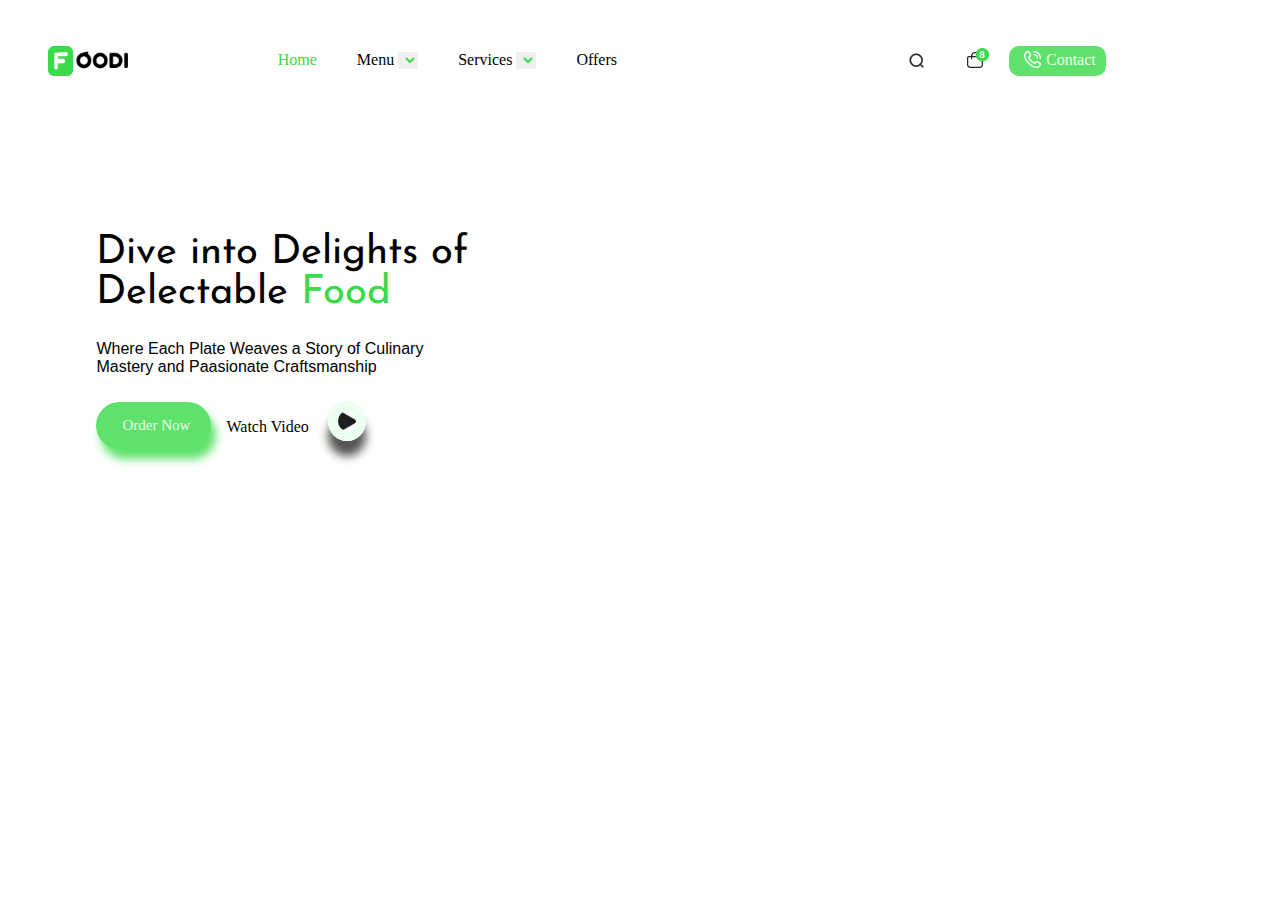
==== public/HTML/index.html @ f98585c6 "updated left home" ====
<!DOCTYPE html>
<html lang="en">
<head>
    <meta charset="UTF-8">
    <meta name="viewport" content="width=device-width, initial-scale=1.0">
    <title>Foodie Restaurant</title>
    <link rel="stylesheet" href="/style/style.css">
    <link rel="shortcut icon" href="../images/favicon_io/favicon.ico" type="image/x-icon" />
    <link rel="preconnect" href="https://fonts.googleapis.com">
    <link rel="preconnect" href="https://fonts.gstatic.com" crossorigin>
    <link href="https://fonts.googleapis.com/css2?family=Josefin+Sans:wght@700&family=Libre+Baskerville&display=swap" rel="stylesheet">
</head>
<body>
    <nav class="navbar">
        <div class="nav">
           
         <ul class="navbarlist">
            <li>
                <img class="foodieicon"  src="../images/Group 20.png" alt="">
            </li>
            <li class="homenav" id="navlist">
              Home
            </li>
            <li class="menunav" id="navlist">
                <label for="">Menu</label>
                <select name="" id="navdownsymbol">
                   
                </select>
            </li>
            <li class="servicesnav" id="navlist">
                <label for="">Services</label>
                <select name="" id="navdownsymbol">
                   
                </select>
            </li>
            <li class="offersnav" id="navlist">
              Offers
            </li>
            <li>
                <img class="searchnavicon" id="rightnavicons" src="../images/🦆 icon _search_.png" alt="search">
            </li>
            <li>
            <img class="shoppingnavicon" id="rightnavicons" src="../images/Group 21.png" alt="">
            </li>
            <li>
                <li>
                    <div class="navcontact">
                    <img  src="../images/fi-rr-phone-call.png" alt=""> <p class="">Contact</p>
                </div>
                </li>
         </ul>
   
        </div>
         
    </nav>

    <main>
        <section id="home">
            <div class="conatiner home">
                 <div class="homeleftcontent">
                   <h1 class="homeheading">Dive into Delights of Delectable <span class="greenfood">Food</span></h1>
                   <p class="homepara">Where Each Plate Weaves a Story of Culinary Mastery and Paasionate Craftsmanship</p>
                   <div class="homeicons">
                    <div class="homeordericon">
                       <p class="homeorderpara"> Order Now </p>
                      </div>
                      <div class="homewatchicon">
                      Watch Video
                      <img src="../images/Polygon 1.png" alt="">
                      </div>
                   </div>
                 
                 </div>
               
                 <div class="homerightcontent">
                   
                 </div>
            </div>
        </section>
    </main>
</body>
</html>
---- style/style.css ----
.foodieicon{
    position: relative;
    height: 30px;
   right: 30px;
}

.nav{
    width: 100%;
    height: 40px;
    position: relative;
    top:30px;
    left: 30px;
}
.navbarlist{
    display: flex;
    flex-direction: row;
    list-style-type: none;
    flex-wrap: wrap;
 

}
.homenav{
    color:#39DB4A;
    margin-left: 100px;
}
#navdownsymbol{
    color: #39DB4A;
    border: none;
}

#navlist{
    padding-left: 20px;
    padding-right: 20px;
    position: relative;
    top: 5px;
}

.searchnavicon{
    height: 20px;
    position: relative;
    top: 5px;
    left: 250px;
    float: left;
}
.shoppingnavicon{
    height: 20px;
    position: relative;
    top: 2px;
    left: 250px;
    float: left;
}
.navcontact{
    background-color: #5FE26C;
    background-size: cover;
    border-radius: 10px;
    padding-left: 10px;
    padding-top: 5px;
    padding-bottom: 5px;
    padding-right: 10px;
    height: 20px;
    position: relative;
    left: 250px;
    float: left;
    top: 0px;
    display: flex;
    flex-direction: row;
    flex-wrap: wrap;
}
#rightnavicons{
    padding-left: 20px;
    padding-right: 20px;
}

.navcontact img{
    height: 17px;
    padding-top: 0px;
    padding-bottom: 0px;
    padding-left: 5px;
    padding-right: 5px;
}

.navcontact p{
    color: #EDFFEF;
    margin: 0px;
}

.greenfood{
    color: #39DB4A;
}

.home{
    display: flex;
    flex-direction: row;
    flex-wrap: wrap;
    justify-content: space-between;
}

.homeleftcontent{
    float: left;
    width: 40%;
    position: relative;
    left: 7%;
    top: 150px;
}
.homeheading{
    font-family: 'Josefin Sans', sans-serif;
    /* font-family: 'Libre Baskerville', serif; */
    font-weight: 400;
    font-size: 40px;
    width: 100%;
}
.homepara{
 font-family: sans-serif;
 width: 70%;
}
.homeordericon{
    background-color: #5FE26C;
    border-radius: 30px;
    background-size: cover;
    width: 115px;
    box-shadow: 5px 10px 10px #5FE26C;
    position: relative;
    top: 10px;
}
.homeorderpara{
    color: #EDFFEF;
    font-size: 15px;
    padding-left: 5px;
    text-align: center;
    
}
.homewatchicon{
    position: relative;
    left: 15px;
}
.homewatchicon img{
    height: 20px;
    position: relative;
    left: 15px;
    top: 9px;
    border: 10px solid #EDFFEF;
    border-radius: 50%;
    box-shadow: 0px 15px 10px #555555 ;
}
.homeicons{
    display: flex;
    flex-direction: row;
    flex-wrap: wrap;
}
.homerightcontent{
    float: right;
    width: 40%;
    right: 7%;
}
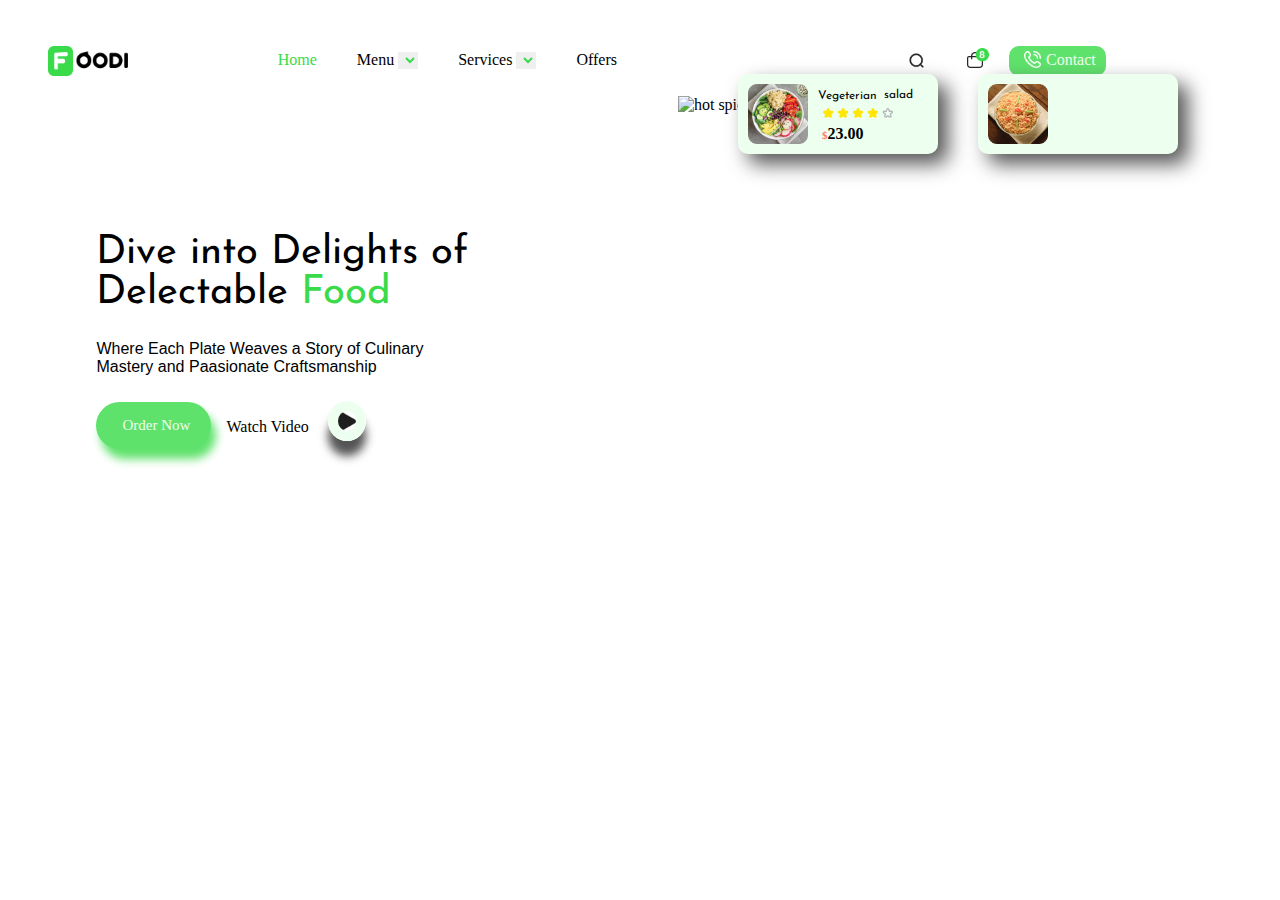
==== commit c7cc5e69: "updated home vegetable" ====
--- a/public/HTML/index.html
+++ b/public/HTML/index.html
@@ -66,14 +66,38 @@
                       </div>
                       <div class="homewatchicon">
                       Watch Video
-                      <img src="../images/Polygon 1.png" alt="">
+                      <img src="../images/Polygon 1.png" alt="watch video icon">
                       </div>
                    </div>
                  
                  </div>
                
                  <div class="homerightcontent">
-                   
+                   <img class="hotspicyfoodimg" src="../images/Group 23.png" alt="hot spicy food">
+                   <div class="hotspicychild">
+                    <div class="hotspicychild1">
+                        <div class="homevegetablediv1">
+                        <div>
+                     <img class="child1img1" src="../images/Mask group (1).png" alt="noodles">
+                     </div>
+                     <div class="vegetablediv1">
+                     <p class="child1para1">Vegeterian</p>
+                     <p class="child1para3">salad</p>
+                     <img class="child1img2" src="../images/Group 24.png" alt="">
+                     </div>
+                     <b class="child1para2"><span>$</span>23.00</b>
+                     </div>
+                    </div>
+                    <div class="hotspicychild2">
+                    <img class="child2img1" src="../images/Mask group.png" alt="vegeterian salad">
+                    <p class="child2para1"></p>
+                    <img class="child2img2" src="" alt="">
+                    <div>
+                    <p class="child2para2"></p>
+                    </div>
+                    
+                    </div>
+                   </div>
                  </div>
             </div>
         </section>
--- a/style/style.css
+++ b/style/style.css
@@ -150,5 +150,100 @@
 .homerightcontent{
     float: right;
     width: 40%;
+    position: relative;
     right: 7%;
+}
+
+.hotspicyfoodimg{
+    height: 500px;
+    width: 500px;
+    position: relative;
+    top: 40px;
+}
+
+.hotspicychild{
+    display: flex;
+    flex-direction: row;
+    flex-wrap: wrap;
+}
+
+.hotspicychild1{
+    background-color:#EDFFEF;
+    border-radius: 10px;
+    box-shadow: 10px 10px 20px #555555;
+    height: 80px;
+    width: 200px;
+    position: relative;
+    left: 60px;
+}
+
+.child1img1{
+    height: 60px;
+    width: 60px;
+    position: relative;
+    top: 10px;
+    left: 10px;
+}
+.child1img2{
+    height: 10px;
+    width: 70px;
+    position: relative;
+    left: 85px;
+    bottom: 94px;
+}
+.homevegetablediv1{
+    display: flex;
+    flex-direction: row;
+    flex-wrap: wrap;
+}
+
+.child1para1{
+    font-family: 'Josefin Sans', sans-serif;
+    font-size: 12px;
+    width: 20%;
+    position: relative;
+    left: 80px;
+    bottom: 60px;
+}
+
+.child1para3{
+    font-family: 'Josefin Sans', sans-serif;
+    font-size: 12px;
+    width: 20%;
+    position: relative;
+    left: 146px;
+    bottom: 85px;
+}
+
+.child1para2{
+    font-family: 'Times New Roman', Times, serif;
+    position: relative;
+    left: 84px;
+    bottom: 91px;
+
+}
+.child1para2 span{
+    color: #FF7979;
+    font-size: 11px;
+}
+.vegetablediv1{
+    width: 100%;
+}
+
+.hotspicychild2{
+    background-color: #EDFFEF;
+    border-radius: 10px;
+    box-shadow: 10px 10px 20px #555555;
+    height: 80px;
+    width: 200px;
+    position: relative;
+    left: 100px;
+}
+
+.child2img1{
+    height: 60px;
+    width: 60px;
+    position: relative;
+    top: 10px;
+    left: 10px;
 }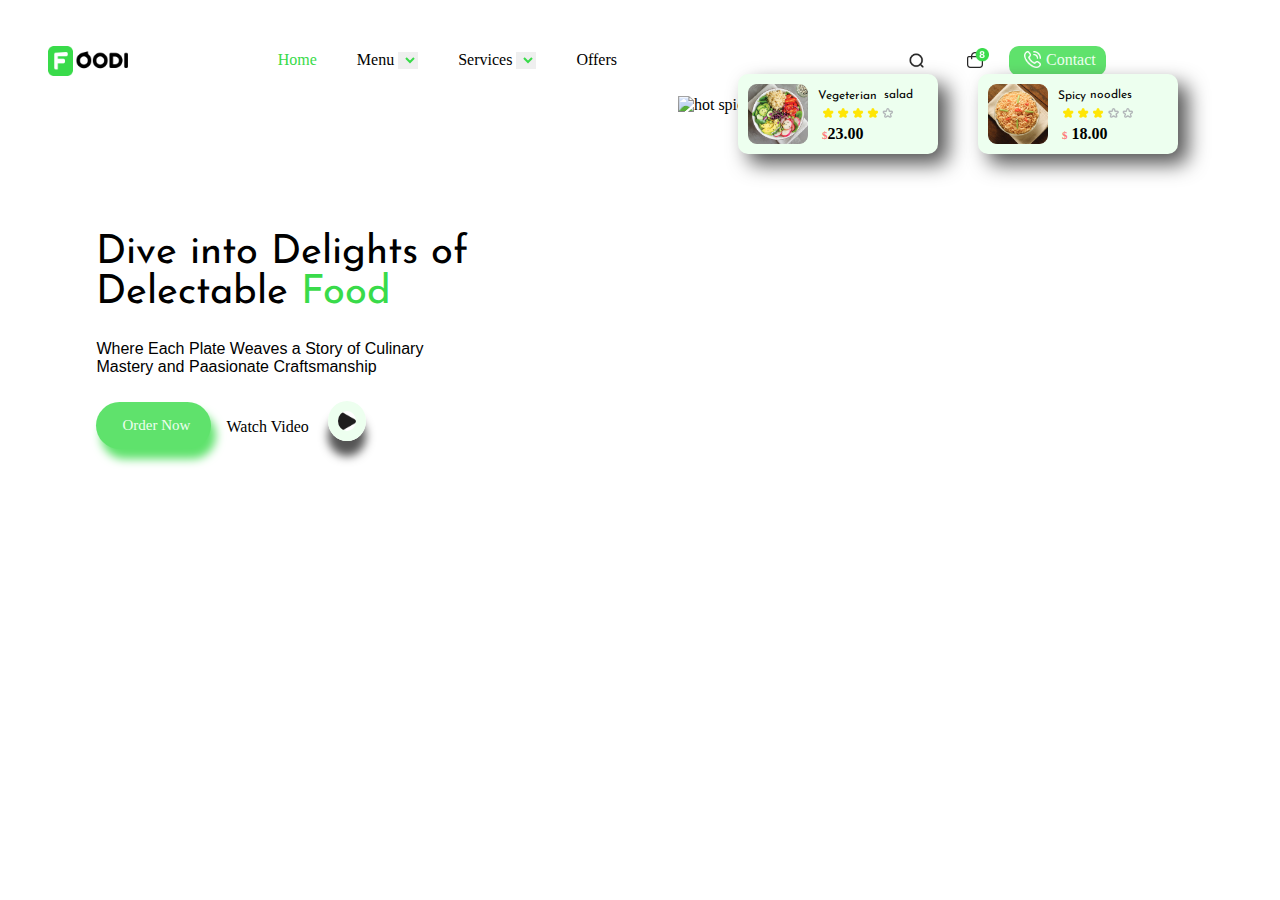
==== commit 974935e8: "done home section" ====
--- a/public/HTML/index.html
+++ b/public/HTML/index.html
@@ -89,11 +89,16 @@
                      </div>
                     </div>
                     <div class="hotspicychild2">
+                        <div>
                     <img class="child2img1" src="../images/Mask group.png" alt="vegeterian salad">
-                    <p class="child2para1"></p>
-                    <img class="child2img2" src="" alt="">
+                    </div>
+                    <div class="noodlesdiv1">
+                    <p class="child2para1">Spicy</p>
+                    <p class="child2para3">noodles</p>
+                    <img class="child2img2" src="../images/Group 6.png" alt="">
                     <div>
-                    <p class="child2para2"></p>
+                    <b class="child2para2"> <span>$</span> 18.00 </b>
+                    </div>
                     </div>
                     
                     </div>
--- a/style/style.css
+++ b/style/style.css
@@ -246,4 +246,43 @@
     position: relative;
     top: 10px;
     left: 10px;
-}+}
+
+.child2img2{
+    height: 10px;
+    width: 70px;
+    position: relative;
+    left: 85px;
+    bottom: 94px;
+}
+
+.child2para1{
+    font-family: 'Josefin Sans', sans-serif;
+    font-size: 12px;
+    width: 20%;
+    position: relative;
+    left: 80px;
+    bottom: 60px;
+}
+
+.child2para3{
+    font-family: 'Josefin Sans', sans-serif;
+    font-size: 12px;
+    width: 20%;
+    position: relative;
+    left: 112px;
+    bottom: 85px;
+}
+
+
+.child2para2{
+    font-family: 'Times New Roman', Times, serif;
+    position: relative;
+    left: 84px;
+    bottom: 91px;
+}
+
+.child2para2 span{
+  color: #FF7979;
+  font-size: 11px;
+}
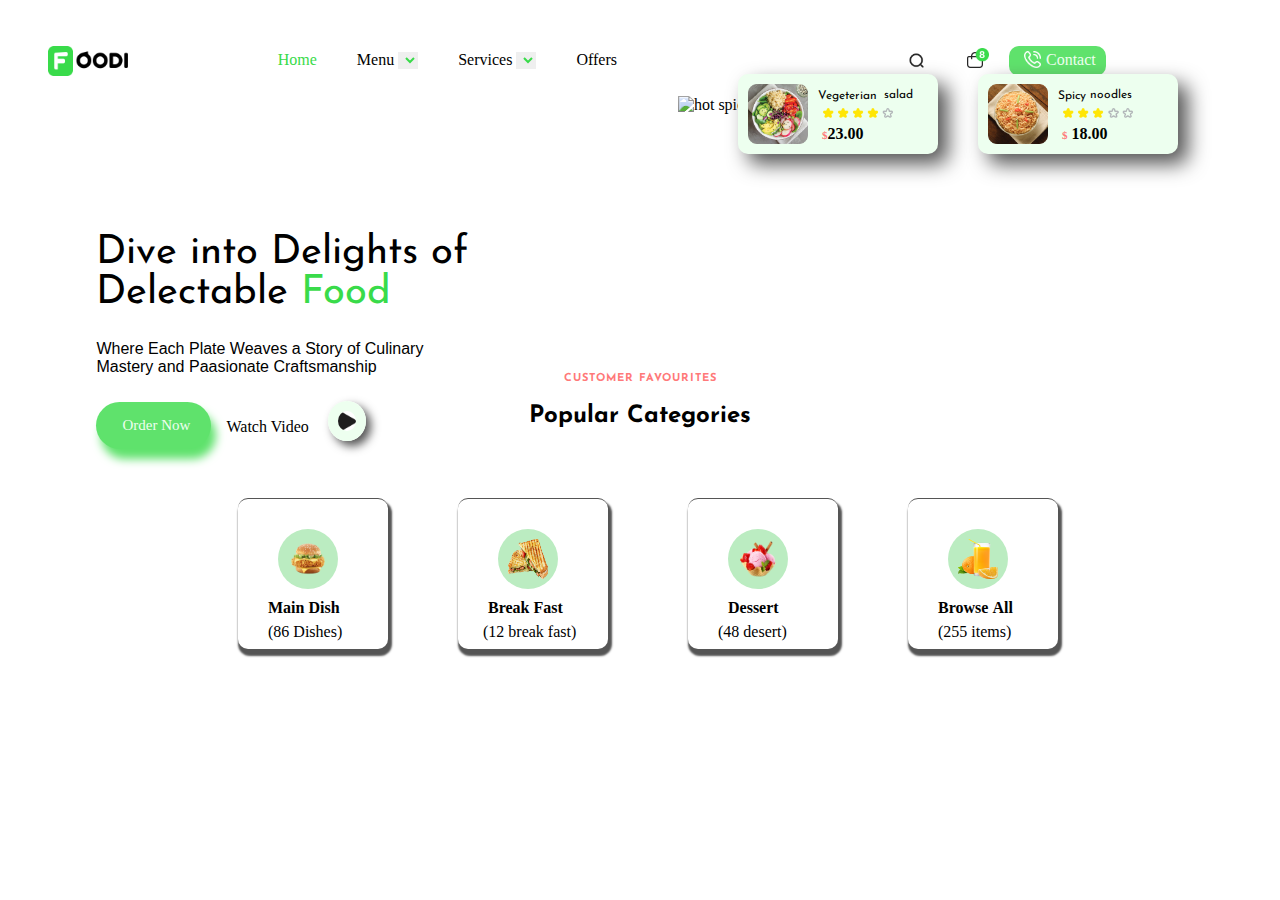
==== commit 51ff8ca0: "updated till menu section" ====
--- a/public/HTML/index.html
+++ b/public/HTML/index.html
@@ -106,6 +106,51 @@
                  </div>
             </div>
         </section>
+
+        <section id="menu">
+       <div class="container menu">
+        <h4 class="menuh4">CUSTOMER FAVOURITES</h4>
+        <h2 class="menuh2">Popular Categories</h2>
+        <div class="menuitems">
+        <div class="burger">
+         <div class="menucircle">
+          
+           <img class="itemimg" src="../images/pngwing 4.png" alt="">
+           
+         </div>
+         <b class="itempara1">Main Dish</b>
+         <p class="itempara3">(86 Dishes)</p>
+        </div>
+        <div class="sandwitch">
+        <div class="menucircle">
+         <img class="itemimg" src="../images/pngwing 6.png" alt="">
+        </div>
+         <b class="itempara1">Break</b>
+         <b class="itempara2">Fast</b>
+         <p class="itempara5">(12 break fast)</p>
+        </div>
+        <div class="icecream">
+        <div  class="menucircle">
+           <img class="itemimg" src="../images/pngwing 3.png" alt="">
+        </div>
+        <b class="itempara4">Dessert</b>
+        <p class="itempara3">(48 desert)</p>
+        </div>
+        <div class="juice">
+         <div class="menucircle">
+          <img  class="itemimg" src="../images/pngwing 7.png" alt="">
+         </div>
+         <b class="itempara1">Browse</b>
+         <b class="itempara2">All</b>
+         <p class="itempara3">(255 items)</p>
+        </div>
+        </div>
+       </div>
+        </section>
+
+        <section id="offers">
+
+        </section>
     </main>
 </body>
 </html>--- a/style/style.css
+++ b/style/style.css
@@ -140,7 +140,7 @@
     top: 9px;
     border: 10px solid #EDFFEF;
     border-radius: 50%;
-    box-shadow: 0px 15px 10px #555555 ;
+    box-shadow: 5px 5px 10px #555555 ;
 }
 .homeicons{
     display: flex;
@@ -286,3 +286,126 @@
   color: #FF7979;
   font-size: 11px;
 }
+
+.menu{
+    padding-top: 70px;
+}
+
+.menuh4{
+    color: #FF7979;
+    font-size: 11px;
+    font-family: 'Josefin Sans', sans-serif;
+    text-align: center;
+    text-decoration: solid;
+    letter-spacing: 1px;
+}
+
+.menuh2{
+    color-scheme: #555555;
+    font-family: 'Josefin Sans', sans-serif;
+    text-align: center;
+    text-decoration: none;
+    padding-bottom: 50px;
+}
+
+.menuitems{
+    display: flex;
+    flex-direction: row;
+    flex-wrap: wrap;
+}
+
+.sandwitch{
+    background-color: hsl(0, 0%, 100%);;
+    box-shadow: 2px 5px 2px 2px #555555;
+    border-radius: 10px;
+    height: 150px;
+    width: 150px;
+    position: relative;
+    right: 50px;
+    left: 300px;
+    border-top: 1px solid #555555;
+}
+
+.burger{
+    background-color: hsl(0, 0%, 100%);;
+    box-shadow: 2px 5px 2px 2px  #555555;
+    border-radius: 10px;
+    height: 150px;
+    width: 150px;
+    position: relative;
+    right: 20px;
+    left: 230px;
+    border-top: 1px solid #555555;
+}
+
+.icecream{
+    background-color: hsl(0, 0%, 100%);
+    box-shadow: 2px 5px 2px 2px #555555;
+    border-radius: 10px;
+    height: 150px;
+    width: 150px;
+    position: relative;
+    right: 20px;
+    left: 380px;
+    border-top: 1px solid #555555;
+}
+
+.juice{
+    background-color: hsl(0, 0%, 100%);
+    box-shadow: 2px 5px 2px 2px #555555;
+    border-radius: 10px;
+    height: 150px;
+    width: 150px;
+    position: relative;
+    right: 20px;
+    left: 450px;
+    border-top: 1px solid #555555;
+}
+
+.menucircle{
+    background-color: hsl(127, 56%, 83%);
+    border-radius: 50%;
+    height: 60px;
+    width: 60px;
+    position: relative;
+    left: 40px;
+    top: 30px;
+}
+
+.itemimg{
+    height: 40px;
+    width: 40px;
+  position: relative;
+  left: 10px;
+  top: 10px;
+}
+
+.itempara1{
+    position: relative;
+  left: 30px;
+  top: 40px;
+}
+
+.itempara2{
+ position: relative;
+ left: 30px;
+ top: 40px;
+}
+
+.itempara3{
+position: relative;
+top: 30px;
+left: 30px;
+}
+
+.itempara4{
+    position: relative;
+    top: 40px;
+    left: 40px;
+}
+
+.itempara5{
+    position: relative;
+    left: 25px;
+    top: 30px;
+}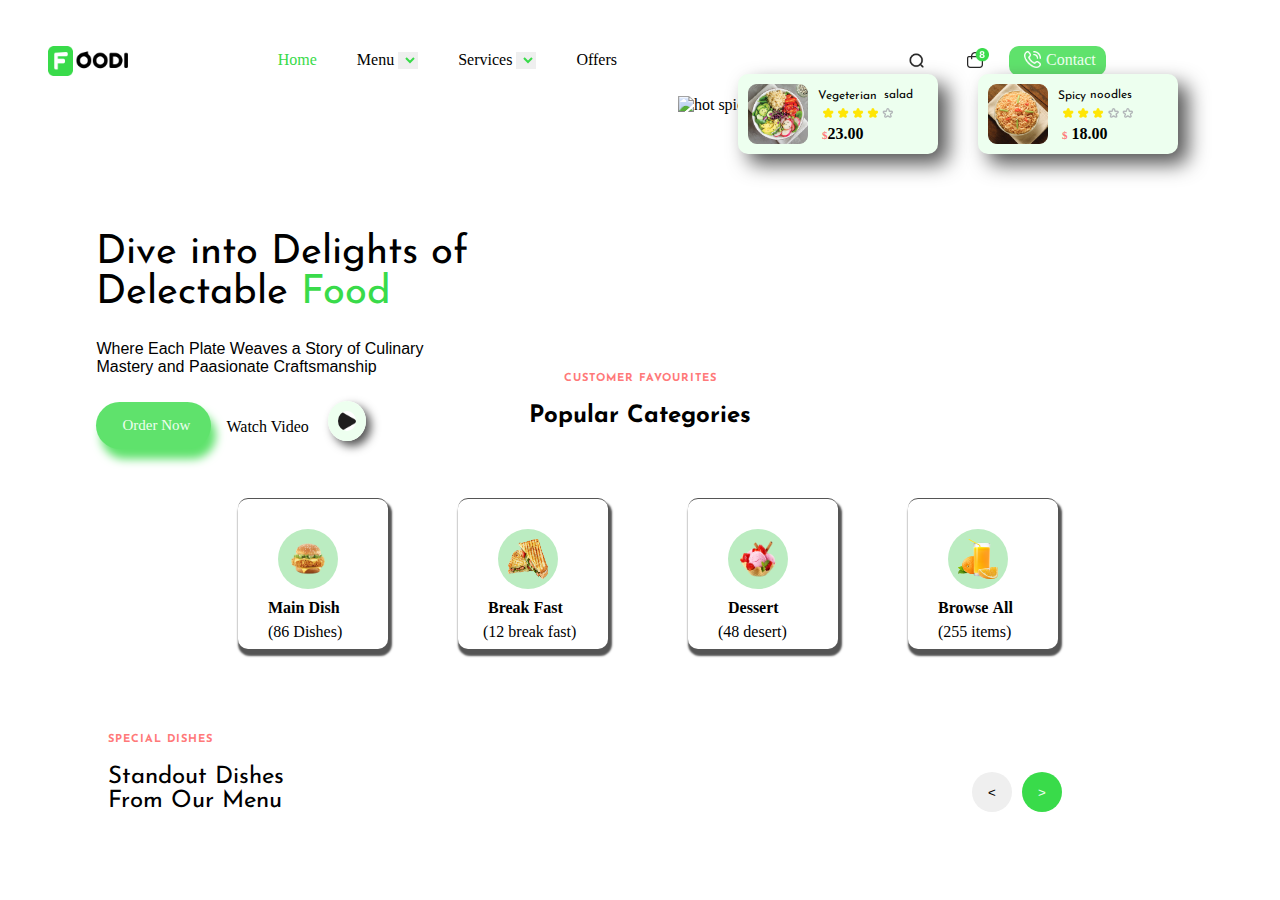
==== commit 82ec0e36: "updated offers heading" ====
--- a/public/HTML/index.html
+++ b/public/HTML/index.html
@@ -149,7 +149,17 @@
         </section>
 
         <section id="offers">
+            <div class="container offers">
+         <h4 class="offersh4">SPECIAL DISHES</h4>
+         <h2 class="offersh2">Standout Dishes From Our Menu</h2>
+          <button class="round-button"><</button>
+          <button class="roundbutton2">></button>
+         <div class="offeritems">
+           <div>
 
+           </div>
+         </div>
+         </div>
         </section>
     </main>
 </body>
--- a/style/style.css
+++ b/style/style.css
@@ -408,4 +408,54 @@
     position: relative;
     left: 25px;
     top: 30px;
+}
+.offers{
+    padding-top: 70px;
+}
+.offersh4{
+    color: #FF7979;
+    font-size: 11px;
+    font-family: 'Josefin Sans', sans-serif;
+    text-decoration: solid;
+    letter-spacing: 1px;
+    position: relative;
+    left: 100px;
+}
+
+.offersh2{
+    font-family: 'Josefin Sans', sans-serif;
+    position: relative;
+    left: 100px;
+    font-weight: 400;
+    width: 200px;
+}
+
+.round-button{
+    width: 40px;
+    height: 40px;
+    border-radius: 50%;
+    position: relative;
+    float: right;
+    right: 260px;
+    bottom: 60px;
+    border: none;
+    text-decoration: none;
+    cursor: pointer;
+    text-align: center;
+}
+
+.roundbutton2{
+    width: 40px;
+    height: 40px;
+    border-radius: 50%;
+    position: relative;
+    float: right;
+    right: 170px;
+    bottom: 60px;
+    border: none;
+    text-decoration: none;
+    cursor: pointer;
+    text-align: center;
+    background-color: #39DB4A;
+    color: #EDFFEF;
 }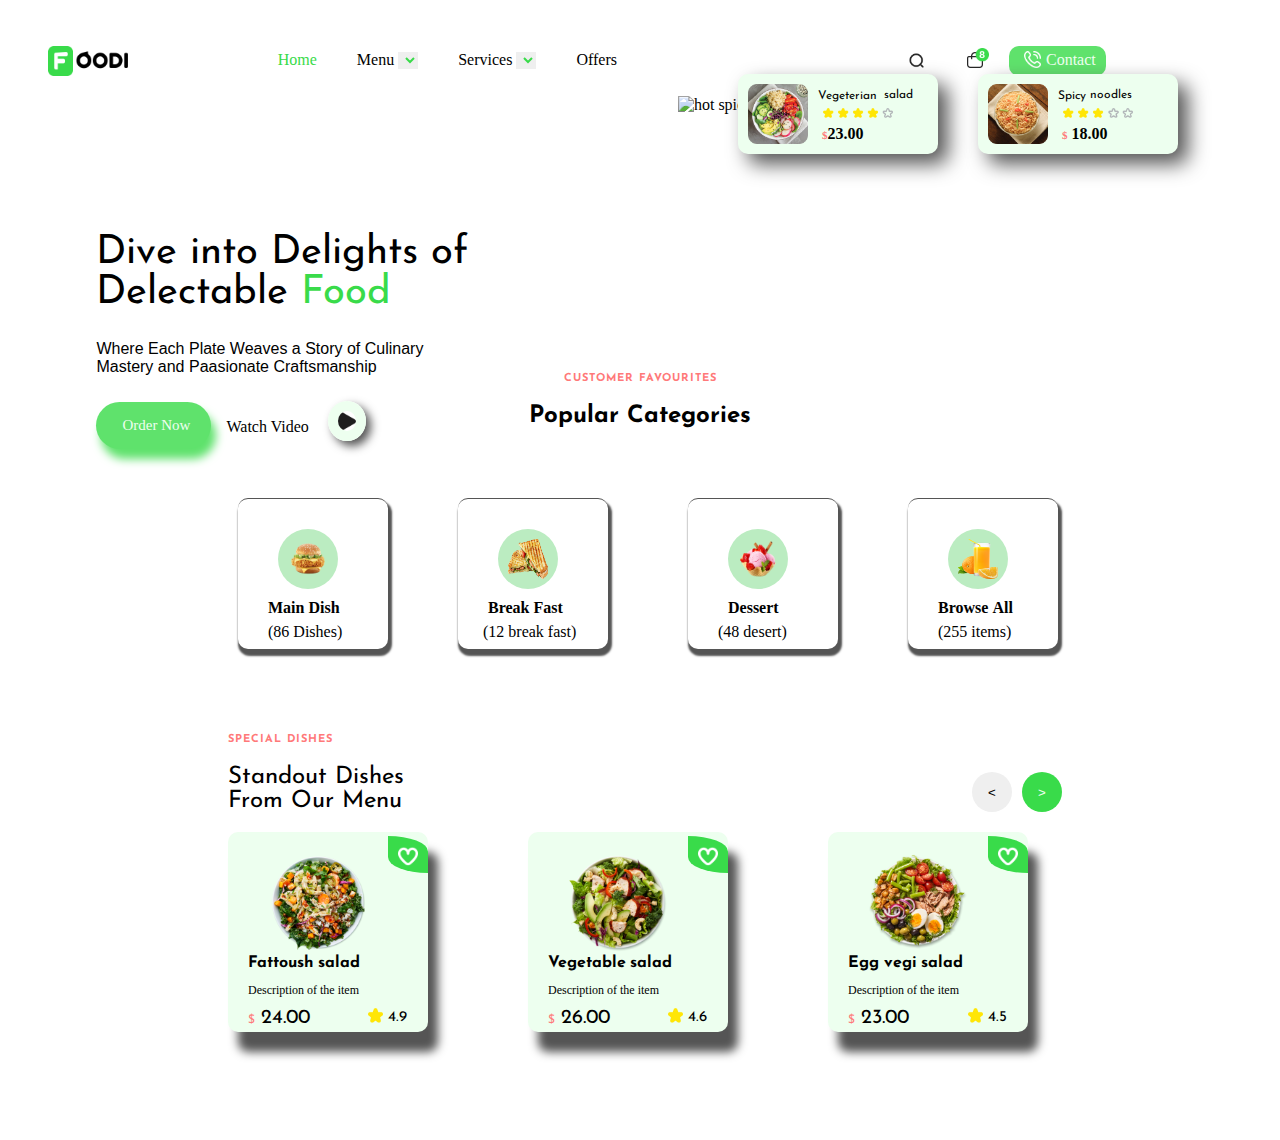
==== commit 21ed856b: "completed till offers section" ====
--- a/public/HTML/index.html
+++ b/public/HTML/index.html
@@ -155,11 +155,60 @@
           <button class="round-button"><</button>
           <button class="roundbutton2">></button>
          <div class="offeritems">
-           <div>
-
-           </div>
-         </div>
-         </div>
+           <div class="offeritem1">
+            <img class="fattoushsalad" src="../images/Fattoush salad.png" alt="">
+            <div class="fattoushsaladdiv1">
+            
+            <img class="fattoushsalad2" src="../images/fi-br-heart.png" alt="">
+            
+            </div>
+            <b class="fattoushpara1">Fattoush</b>
+             <b class="fattoushpara2">salad</b>
+             <p class="fattoushpara3">Description of the item</p>
+             <p class="fattoushpara4"> <span>$</span> 24.00 </p>
+             <img class="fattoushsalad1" src="../images/fi-sr-star.png" alt="">
+             <p class="fattoushrating">4.9</p>
+            </div>
+            <div class="offeritem2">
+              <img class="fattoushsalad" src="../images/Vegetable salad.png" alt="">
+              <div class="fattoushsaladdiv1">
+              
+              <img class="fattoushsalad2" src="../images/fi-br-heart.png" alt="">
+              
+              </div>
+              <b class="fattoushpara1">Vegetable</b>
+               <b class="fattoushpara2">salad</b>
+               <p class="fattoushpara3">Description of the item</p>
+               <p class="fattoushpara4"> <span>$</span> 26.00 </p>
+               <img class="fattoushsalad1" src="../images/fi-sr-star.png" alt="">
+               <p class="fattoushrating">4.6</p>
+              </div>
+              <div class="offeritem3">
+                <img class="fattoushsalad" src="../images/Egg salad.png" alt="">
+                <div class="fattoushsaladdiv1">
+                
+                <img class="fattoushsalad2" src="../images/fi-br-heart.png" alt="">
+                
+                </div>
+                <b class="fattoushpara1">Egg vegi</b>
+                 <b class="fattoushpara2">salad</b>
+                 <p class="fattoushpara3">Description of the item</p>
+                 <p class="fattoushpara4"> <span>$</span> 23.00 </p>
+                 <img class="fattoushsalad1" src="../images/fi-sr-star.png" alt="">
+                 <p class="fattoushrating">4.5</p>
+                </div>
+         </div>
+         </div>
+        </section>
+        <section id="reviews">
+          <div class="conatiner reviews">
+            <div class="leftreviewcontent">
+
+            </div>
+            <div class="rightreviewcontent">
+
+            </div>
+          </div>
         </section>
     </main>
 </body>
--- a/style/style.css
+++ b/style/style.css
@@ -411,6 +411,8 @@
 }
 .offers{
     padding-top: 70px;
+    padding-left: 120px;
+    padding-bottom: 100px;
 }
 .offersh4{
     color: #FF7979;
@@ -458,4 +460,304 @@
     text-align: center;
     background-color: #39DB4A;
     color: #EDFFEF;
+}
+
+.offeritems{
+    display: flex;
+    flex-direction: row;
+    flex-wrap: wrap;
+   align-items: start;
+   justify-content: first baseline;
+}
+
+.offeritem1{
+    background-color: #EDFFEF;
+    border-radius: 10px;
+    box-shadow: #555555 10px 20px 10px;
+    width: 200px;
+    height: 200px;
+    position: relative;
+    left: 100px;
+    right: 50px;
+}
+
+.fattoushsalad{
+    height: 100px;
+    width: 100px;
+    position: relative;
+    left: 40px;
+    top: 20px;
+}
+
+.fattoushsalad2{
+    height: 20px;
+    width: 20px;
+    background-color: #39db4a;
+    background-size: cover;
+    background-repeat: no-repeat;
+  position: relative;
+  left: 10px;
+  top: 10px;
+ 
+}
+
+.fattoushsaladdiv1{
+   background-color: #39DB4A;
+   height: 37px;
+   width: 40px;
+   position: relative;
+   left: 160px;
+   bottom: 100px;
+   border: none;
+   border-radius: 0% 100% 0% 100% / 57% 42% 58% 43% ;
+}
+
+.fattoushpara1{
+    position: relative;
+    bottom: 20px;
+    left: 20px;
+    font-family: 'Josefin Sans', sans-serif;
+}
+
+.fattoushpara2{
+    position: relative;
+    bottom: 20px;
+    left: 20px;
+    font-family: 'Josefin Sans', sans-serif;
+}
+
+.fattoushpara3{
+    position: relative;
+    bottom: 20px;
+    left: 20px;
+    font-family: 'Times New Roman', Times, serif;
+    font-size: 12px;
+}
+
+.fattoushpara4{
+    position: relative;
+    bottom: 30px;
+    left: 20px;
+    font-family: 'Josefin Sans', sans-serif;
+    font-weight: 400;
+    font-size: 20px;
+    
+}
+
+.fattoushpara4 span{
+    color: #FF7979;
+    font-size: 12px;
+}
+
+.fattoushsalad1{
+    height: 15px;
+    width: 15px;
+    position: relative;
+    left: 140px;
+    bottom: 70px;
+}
+
+.fattoushrating{
+    height: 15px;
+    width: 15px;
+    position: relative;
+    left: 160px;
+    bottom: 102px;
+    font-family: 'Josefin Sans', sans-serif;
+    font-size: 15px;
+}
+
+.offeritem2{
+    background-color: #EDFFEF;
+    border-radius: 10px;
+    box-shadow: #555555 10px 20px 10px;
+    width: 200px;
+    height: 200px;
+    position: relative;
+    left: 200px;
+    right: 50px;
+}
+
+.fattoushsalad{
+    height: 100px;
+    width: 100px;
+    position: relative;
+    left: 40px;
+    top: 20px;
+}
+
+.fattoushsalad2{
+    height: 20px;
+    width: 20px;
+    background-color: #39db4a;
+    background-size: cover;
+    background-repeat: no-repeat;
+  position: relative;
+  left: 10px;
+  top: 10px;
+ 
+}
+
+.fattoushsaladdiv1{
+   background-color: #39DB4A;
+   height: 37px;
+   width: 40px;
+   position: relative;
+   left: 160px;
+   bottom: 100px;
+   border: none;
+   border-radius: 0% 100% 0% 100% / 57% 42% 58% 43% ;
+}
+
+.fattoushpara1{
+    position: relative;
+    bottom: 20px;
+    left: 20px;
+    font-family: 'Josefin Sans', sans-serif;
+}
+
+.fattoushpara2{
+    position: relative;
+    bottom: 20px;
+    left: 20px;
+    font-family: 'Josefin Sans', sans-serif;
+}
+
+.fattoushpara3{
+    position: relative;
+    bottom: 20px;
+    left: 20px;
+    font-family: 'Times New Roman', Times, serif;
+    font-size: 12px;
+}
+
+.fattoushpara4{
+    position: relative;
+    bottom: 30px;
+    left: 20px;
+    font-family: 'Josefin Sans', sans-serif;
+    font-weight: 400;
+    font-size: 20px;
+    
+}
+
+.fattoushpara4 span{
+    color: #FF7979;
+    font-size: 12px;
+}
+
+.fattoushsalad1{
+    height: 15px;
+    width: 15px;
+    position: relative;
+    left: 140px;
+    bottom: 70px;
+}
+
+.fattoushrating{
+    height: 15px;
+    width: 15px;
+    position: relative;
+    left: 160px;
+    bottom: 102px;
+    font-family: 'Josefin Sans', sans-serif;
+    font-size: 15px;
+}
+
+
+.offeritem3{
+    background-color: #EDFFEF;
+    border-radius: 10px;
+    box-shadow: #555555 10px 20px 10px;
+    width: 200px;
+    height: 200px;
+    position: relative;
+    left: 300px;
+    right: 50px;
+}
+
+.fattoushsalad{
+    height: 100px;
+    width: 100px;
+    position: relative;
+    left: 40px;
+    top: 20px;
+}
+
+.fattoushsalad2{
+    height: 20px;
+    width: 20px;
+    background-color: #39db4a;
+    background-size: cover;
+    background-repeat: no-repeat;
+  position: relative;
+  left: 10px;
+  top: 10px;
+ 
+}
+
+.fattoushsaladdiv1{
+   background-color: #39DB4A;
+   height: 37px;
+   width: 40px;
+   position: relative;
+   left: 160px;
+   bottom: 100px;
+   border: none;
+   border-radius: 0% 100% 0% 100% / 57% 42% 58% 43% ;
+}
+
+.fattoushpara1{
+    position: relative;
+    bottom: 20px;
+    left: 20px;
+    font-family: 'Josefin Sans', sans-serif;
+}
+
+.fattoushpara2{
+    position: relative;
+    bottom: 20px;
+    left: 20px;
+    font-family: 'Josefin Sans', sans-serif;
+}
+
+.fattoushpara3{
+    position: relative;
+    bottom: 20px;
+    left: 20px;
+    font-family: 'Times New Roman', Times, serif;
+    font-size: 12px;
+}
+
+.fattoushpara4{
+    position: relative;
+    bottom: 30px;
+    left: 20px;
+    font-family: 'Josefin Sans', sans-serif;
+    font-weight: 400;
+    font-size: 20px;
+    
+}
+
+.fattoushpara4 span{
+    color: #FF7979;
+    font-size: 12px;
+}
+
+.fattoushsalad1{
+    height: 15px;
+    width: 15px;
+    position: relative;
+    left: 140px;
+    bottom: 70px;
+}
+
+.fattoushrating{
+    height: 15px;
+    width: 15px;
+    position: relative;
+    left: 160px;
+    bottom: 102px;
+    font-family: 'Josefin Sans', sans-serif;
+    font-size: 15px;
 }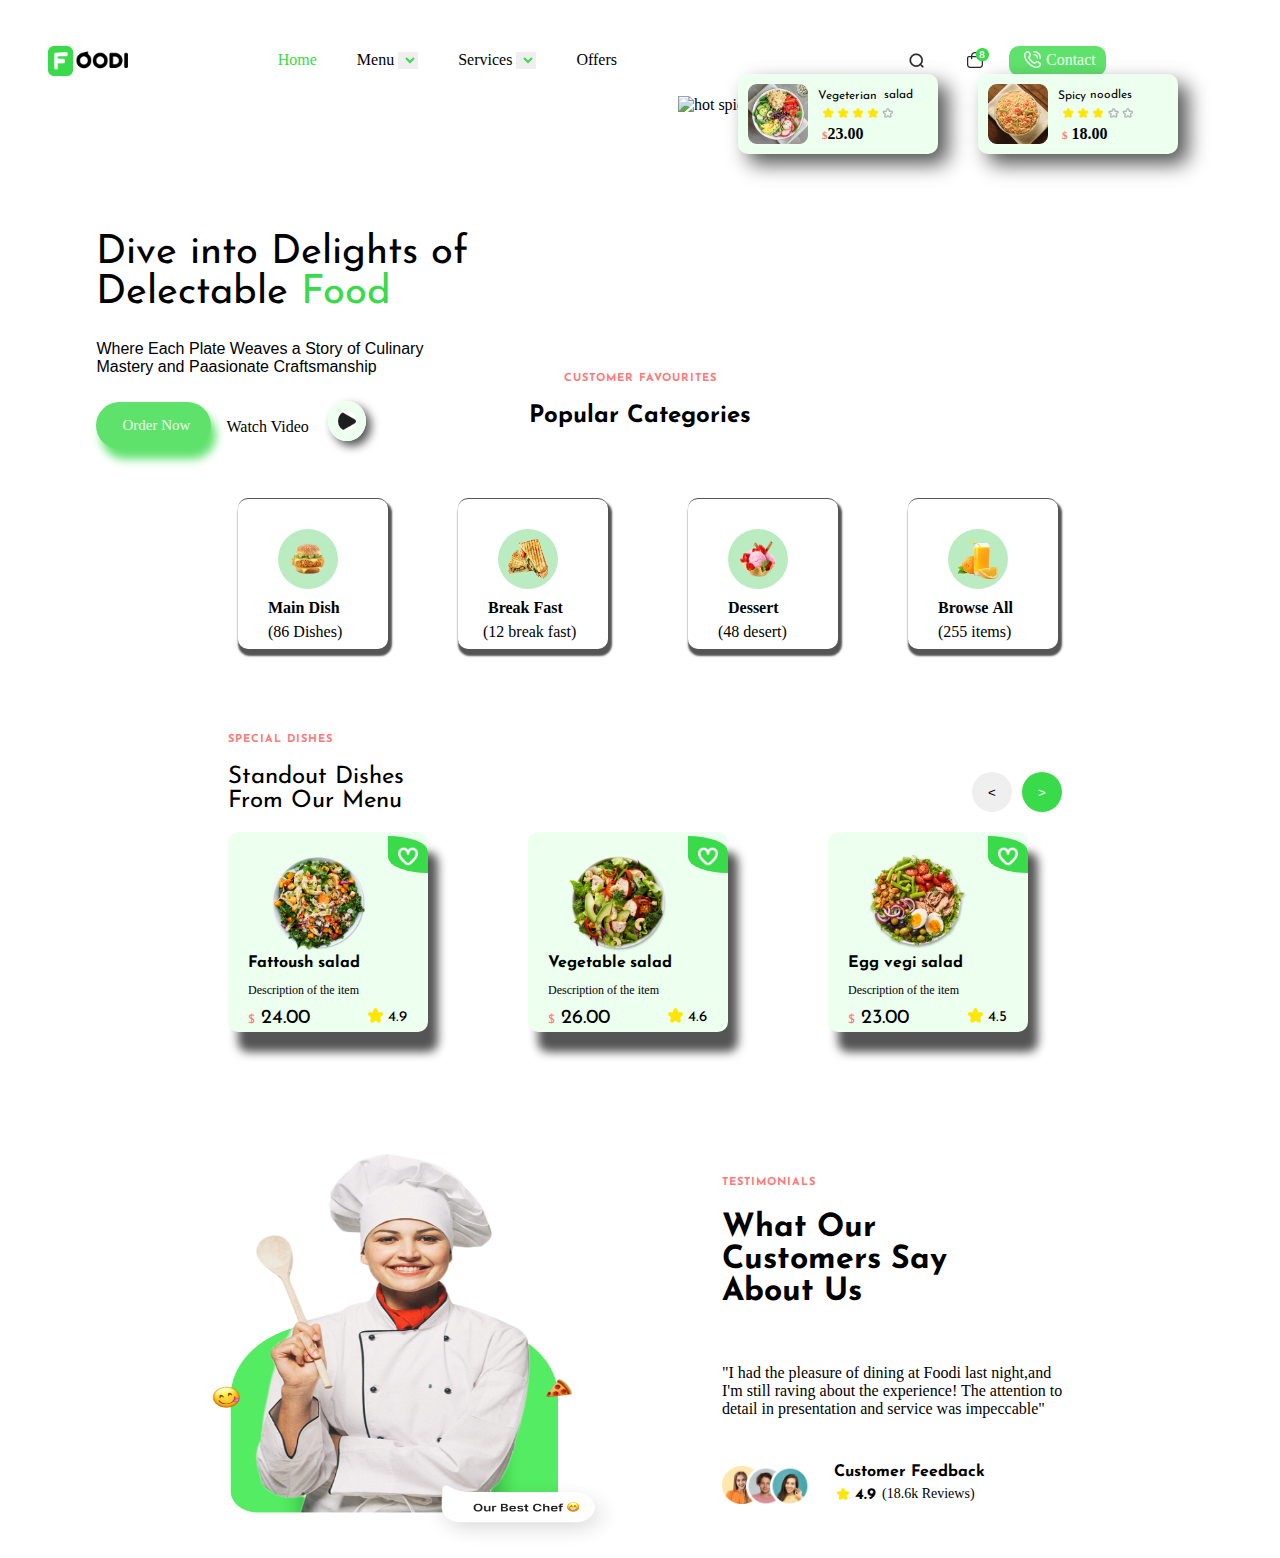
==== commit 4b4aa1d9: "completed reviews section" ====
--- a/public/HTML/index.html
+++ b/public/HTML/index.html
@@ -203,10 +203,38 @@
         <section id="reviews">
           <div class="conatiner reviews">
             <div class="leftreviewcontent">
-
+              <img class="reviewleftimg1" src="../images/Group 24 (1).png" alt="">
             </div>
             <div class="rightreviewcontent">
-
+                <h4 class="reviewh4">TESTIMONIALS</h4> <br>
+                <h1 class="reviewh1">What Our Customers Say About Us</h1> <br>
+                <p class="reviewpara1">"I had the pleasure of dining at Foodi last night,and I'm still raving about the experience! The attention to detail in presentation and service was impeccable"</p> <br> <br>
+
+                <img class="reviewimg1" src="../images/Mask group (2).png" alt="">
+                
+                <img class="reviewimg2" src="../images/Mask group (4).png" alt="">
+
+                
+                <img class="reviewimg3" src="../images/Mask group (3).png" alt="">
+
+                <b class="reviewbold1">Customer Feedback</b>
+
+                <img class="reviewratingimg" src="../images/fi-sr-star.png" alt="">
+
+                <b class="reviewbold2">4.9</b>
+                <p class="reviewpara2">(18.6k Reviews)</p>
+            </div>
+          </div>
+        </section>
+        <section id="services">
+          <div class="container services">
+            <div class="servicesleft">
+
+
+            </div>
+            <div class="servicesright">
+
+              
             </div>
           </div>
         </section>
--- a/style/style.css
+++ b/style/style.css
@@ -478,6 +478,29 @@
     height: 200px;
     position: relative;
     left: 100px;
+    right: 50px;
+}
+
+
+.offeritem2{
+    background-color: #EDFFEF;
+    border-radius: 10px;
+    box-shadow: #555555 10px 20px 10px;
+    width: 200px;
+    height: 200px;
+    position: relative;
+    left: 200px;
+    right: 50px;
+}
+
+.offeritem3{
+    background-color: #EDFFEF;
+    border-radius: 10px;
+    box-shadow: #555555 10px 20px 10px;
+    width: 200px;
+    height: 200px;
+    position: relative;
+    left: 300px;
     right: 50px;
 }
 
@@ -567,197 +590,96 @@
     font-size: 15px;
 }
 
-.offeritem2{
-    background-color: #EDFFEF;
-    border-radius: 10px;
-    box-shadow: #555555 10px 20px 10px;
-    width: 200px;
-    height: 200px;
+.leftreviewcontent{
+    float: left;
+    width: 40%;
+}
+
+.reviewleftimg1{
     position: relative;
     left: 200px;
-    right: 50px;
-}
-
-.fattoushsalad{
-    height: 100px;
-    width: 100px;
-    position: relative;
-    left: 40px;
-    top: 20px;
-}
-
-.fattoushsalad2{
-    height: 20px;
-    width: 20px;
-    background-color: #39db4a;
-    background-size: cover;
-    background-repeat: no-repeat;
+    height: 420px;
+    width: 420px;
+}
+.rightreviewcontent{
+    float: right;
+}
+.reviewh4{
+    color: #FF7979;
+    font-size: 11px;
+    letter-spacing: 1px;
+    font-family: 'Josefin Sans', sans-serif;
+    position: relative;
+    right: 200px;
+    top: 30px;
+}
+
+.reviewh1{
   position: relative;
-  left: 10px;
-  top: 10px;
- 
-}
-
-.fattoushsaladdiv1{
-   background-color: #39DB4A;
-   height: 37px;
-   width: 40px;
-   position: relative;
-   left: 160px;
-   bottom: 100px;
-   border: none;
-   border-radius: 0% 100% 0% 100% / 57% 42% 58% 43% ;
-}
-
-.fattoushpara1{
-    position: relative;
-    bottom: 20px;
-    left: 20px;
-    font-family: 'Josefin Sans', sans-serif;
-}
-
-.fattoushpara2{
-    position: relative;
-    bottom: 20px;
-    left: 20px;
-    font-family: 'Josefin Sans', sans-serif;
-}
-
-.fattoushpara3{
-    position: relative;
-    bottom: 20px;
-    left: 20px;
+  right: 200px;
+  width: 260px;
+  font-family: 'Josefin Sans', sans-serif;
+}
+
+.reviewpara1{
+    width: 350px;
+    position: relative;
     font-family: 'Times New Roman', Times, serif;
-    font-size: 12px;
-}
-
-.fattoushpara4{
-    position: relative;
-    bottom: 30px;
-    left: 20px;
-    font-family: 'Josefin Sans', sans-serif;
-    font-weight: 400;
-    font-size: 20px;
-    
-}
-
-.fattoushpara4 span{
-    color: #FF7979;
-    font-size: 12px;
-}
-
-.fattoushsalad1{
-    height: 15px;
-    width: 15px;
-    position: relative;
-    left: 140px;
-    bottom: 70px;
-}
-
-.fattoushrating{
-    height: 15px;
-    width: 15px;
-    position: relative;
-    left: 160px;
-    bottom: 102px;
-    font-family: 'Josefin Sans', sans-serif;
-    font-size: 15px;
-}
-
-
-.offeritem3{
-    background-color: #EDFFEF;
-    border-radius: 10px;
-    box-shadow: #555555 10px 20px 10px;
-    width: 200px;
-    height: 200px;
-    position: relative;
-    left: 300px;
-    right: 50px;
-}
-
-.fattoushsalad{
-    height: 100px;
-    width: 100px;
-    position: relative;
-    left: 40px;
-    top: 20px;
-}
-
-.fattoushsalad2{
-    height: 20px;
-    width: 20px;
-    background-color: #39db4a;
-    background-size: cover;
-    background-repeat: no-repeat;
-  position: relative;
-  left: 10px;
-  top: 10px;
- 
-}
-
-.fattoushsaladdiv1{
-   background-color: #39DB4A;
-   height: 37px;
-   width: 40px;
-   position: relative;
-   left: 160px;
-   bottom: 100px;
-   border: none;
-   border-radius: 0% 100% 0% 100% / 57% 42% 58% 43% ;
-}
-
-.fattoushpara1{
-    position: relative;
-    bottom: 20px;
-    left: 20px;
-    font-family: 'Josefin Sans', sans-serif;
-}
-
-.fattoushpara2{
-    position: relative;
-    bottom: 20px;
-    left: 20px;
-    font-family: 'Josefin Sans', sans-serif;
-}
-
-.fattoushpara3{
-    position: relative;
-    bottom: 20px;
-    left: 20px;
+    right: 200px;
+}
+
+.reviewimg1{
+    height: 38px;
+    width: 40px;
+    position: relative;
+    right: 200px;
+    bottom: 6px;
+}
+
+
+.reviewimg2{
+    height: 40px;
+    width: 40px;
+    position: relative;
+    right: 220px;
+    bottom: 4px;
+}
+
+
+.reviewimg3{
+    height: 40px;
+    width: 40px;
+    position: relative;
+    right: 240px;
+    bottom: 4px;
+}
+
+.reviewbold1{
+    position: relative;
+    bottom: 34px;
+    right: 220px;
+    font-family: 'Josefin Sans', sans-serif;
+}
+
+.reviewratingimg{
+    height: 12px;
+    position: relative;
+    right: 372px;
+    bottom: 10px;
+}
+
+
+.reviewbold2{
+    position: relative;
+    bottom: 11px;
+    right: 370px;
+    font-family: 'Josefin Sans', sans-serif;
+}
+
+.reviewpara2{
+    font-size: 14px;
     font-family: 'Times New Roman', Times, serif;
-    font-size: 12px;
-}
-
-.fattoushpara4{
-    position: relative;
-    bottom: 30px;
-    left: 20px;
-    font-family: 'Josefin Sans', sans-serif;
-    font-weight: 400;
-    font-size: 20px;
-    
-}
-
-.fattoushpara4 span{
-    color: #FF7979;
-    font-size: 12px;
-}
-
-.fattoushsalad1{
-    height: 15px;
-    width: 15px;
-    position: relative;
-    left: 140px;
-    bottom: 70px;
-}
-
-.fattoushrating{
-    height: 15px;
-    width: 15px;
-    position: relative;
-    left: 160px;
-    bottom: 102px;
-    font-family: 'Josefin Sans', sans-serif;
-    font-size: 15px;
+    position: relative;
+    bottom: 42px;
+    right: 40px;
 }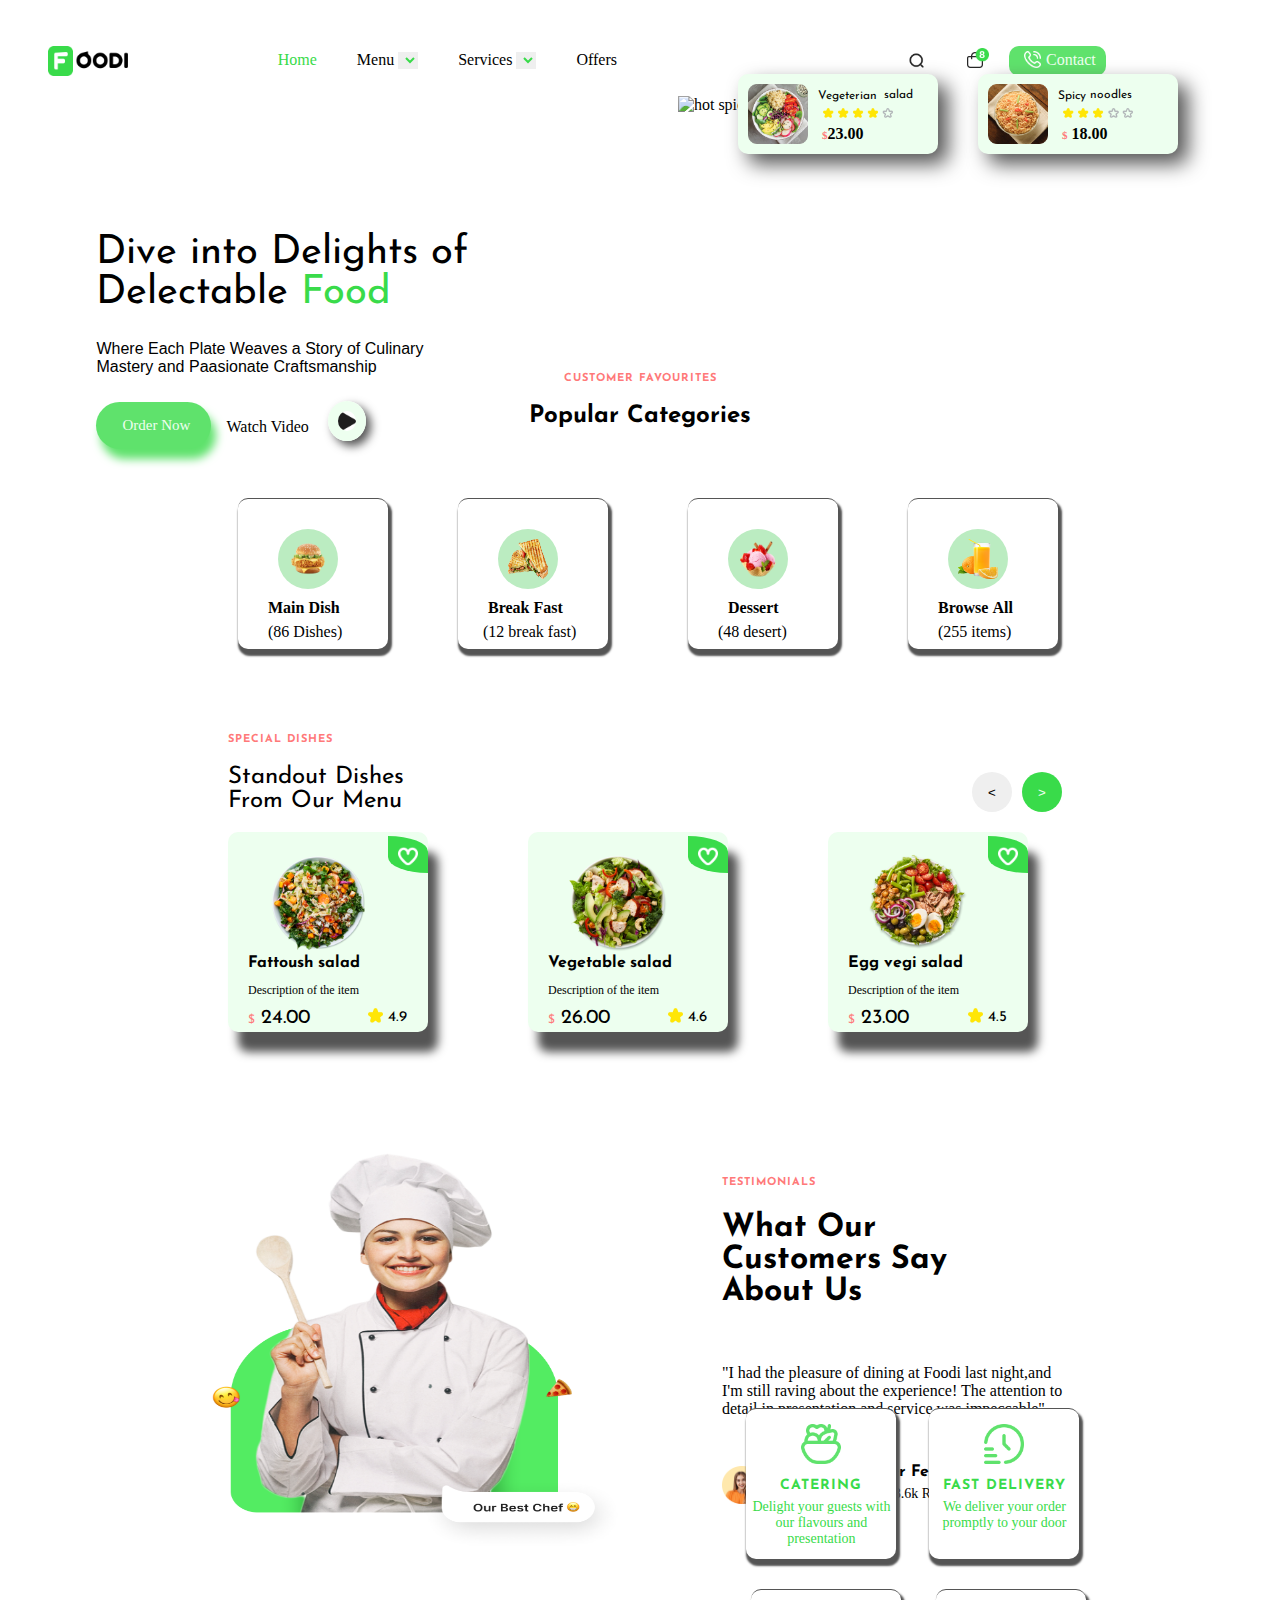
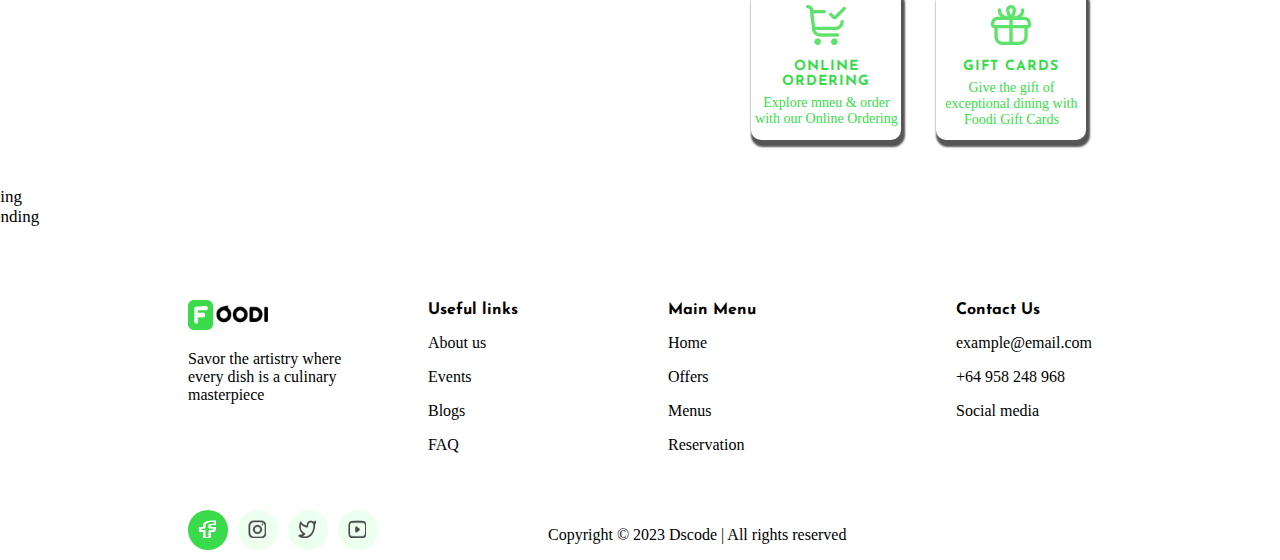
==== commit e22271f0: "completed for laptop" ====
--- a/public/HTML/index.html
+++ b/public/HTML/index.html
@@ -1,243 +1,382 @@
 <!DOCTYPE html>
 <html lang="en">
-<head>
-    <meta charset="UTF-8">
-    <meta name="viewport" content="width=device-width, initial-scale=1.0">
+  <head>
+    <meta charset="UTF-8" />
+    <meta name="viewport" content="width=device-width, initial-scale=1.0" />
     <title>Foodie Restaurant</title>
-    <link rel="stylesheet" href="/style/style.css">
-    <link rel="shortcut icon" href="../images/favicon_io/favicon.ico" type="image/x-icon" />
-    <link rel="preconnect" href="https://fonts.googleapis.com">
-    <link rel="preconnect" href="https://fonts.gstatic.com" crossorigin>
-    <link href="https://fonts.googleapis.com/css2?family=Josefin+Sans:wght@700&family=Libre+Baskerville&display=swap" rel="stylesheet">
-</head>
-<body>
+    <link rel="stylesheet" href="/style/style.css" />
+    <link
+      rel="shortcut icon"
+      href="../images/favicon_io/favicon.ico"
+      type="image/x-icon"
+    />
+    <link rel="preconnect" href="https://fonts.googleapis.com" />
+    <link rel="preconnect" href="https://fonts.gstatic.com" crossorigin />
+    <link
+      href="https://fonts.googleapis.com/css2?family=Josefin+Sans:wght@700&family=Libre+Baskerville&display=swap"
+      rel="stylesheet"
+    />
+  </head>
+  <body>
     <nav class="navbar">
-        <div class="nav">
-           
-         <ul class="navbarlist">
-            <li>
-                <img class="foodieicon"  src="../images/Group 20.png" alt="">
-            </li>
-            <li class="homenav" id="navlist">
-              Home
-            </li>
-            <li class="menunav" id="navlist">
-                <label for="">Menu</label>
-                <select name="" id="navdownsymbol">
-                   
-                </select>
-            </li>
-            <li class="servicesnav" id="navlist">
-                <label for="">Services</label>
-                <select name="" id="navdownsymbol">
-                   
-                </select>
-            </li>
-            <li class="offersnav" id="navlist">
-              Offers
-            </li>
-            <li>
-                <img class="searchnavicon" id="rightnavicons" src="../images/🦆 icon _search_.png" alt="search">
-            </li>
-            <li>
-            <img class="shoppingnavicon" id="rightnavicons" src="../images/Group 21.png" alt="">
-            </li>
-            <li>
-                <li>
-                    <div class="navcontact">
-                    <img  src="../images/fi-rr-phone-call.png" alt=""> <p class="">Contact</p>
+      <div class="nav">
+        <ul class="navbarlist">
+          <li>
+            <img class="foodieicon" src="../images/Group 20.png" alt="" />
+          </li>
+          <li class="homenav" id="navlist">Home</li>
+          <li class="menunav" id="navlist">
+            <label for="">Menu</label>
+            <select name="" id="navdownsymbol"></select>
+          </li>
+          <li class="servicesnav" id="navlist">
+            <label for="">Services</label>
+            <select name="" id="navdownsymbol"></select>
+          </li>
+          <li class="offersnav" id="navlist">Offers</li>
+          <li>
+            <img
+              class="searchnavicon"
+              id="rightnavicons"
+              src="../images/🦆 icon _search_.png"
+              alt="search"
+            />
+          </li>
+          <li>
+            <img
+              class="shoppingnavicon"
+              id="rightnavicons"
+              src="../images/Group 21.png"
+              alt=""
+            />
+          </li>
+          <li></li>
+          <li>
+            <div class="navcontact">
+              <img src="../images/fi-rr-phone-call.png" alt="" />
+              <p class="">Contact</p>
+            </div>
+          </li>
+        </ul>
+      </div>
+    </nav>
+
+    <main>
+      <section id="home">
+        <div class="conatiner home">
+          <div class="homeleftcontent">
+            <h1 class="homeheading">
+              Dive into Delights of Delectable
+              <span class="greenfood">Food</span>
+            </h1>
+            <p class="homepara">
+              Where Each Plate Weaves a Story of Culinary Mastery and Paasionate
+              Craftsmanship
+            </p>
+            <div class="homeicons">
+              <div class="homeordericon">
+                <p class="homeorderpara">Order Now</p>
+              </div>
+              <div class="homewatchicon">
+                Watch Video
+                <img src="../images/Polygon 1.png" alt="watch video icon" />
+              </div>
+            </div>
+          </div>
+
+          <div class="homerightcontent">
+            <img
+              class="hotspicyfoodimg"
+              src="../images/Group 23.png"
+              alt="hot spicy food"
+            />
+            <div class="hotspicychild">
+              <div class="hotspicychild1">
+                <div class="homevegetablediv1">
+                  <div>
+                    <img
+                      class="child1img1"
+                      src="../images/Mask group (1).png"
+                      alt="noodles"
+                    />
+                  </div>
+                  <div class="vegetablediv1">
+                    <p class="child1para1">Vegeterian</p>
+                    <p class="child1para3">salad</p>
+                    <img
+                      class="child1img2"
+                      src="../images/Group 24.png"
+                      alt=""
+                    />
+                  </div>
+                  <b class="child1para2"><span>$</span>23.00</b>
                 </div>
-                </li>
-         </ul>
-   
-        </div>
-         
-    </nav>
-
-    <main>
-        <section id="home">
-            <div class="conatiner home">
-                 <div class="homeleftcontent">
-                   <h1 class="homeheading">Dive into Delights of Delectable <span class="greenfood">Food</span></h1>
-                   <p class="homepara">Where Each Plate Weaves a Story of Culinary Mastery and Paasionate Craftsmanship</p>
-                   <div class="homeicons">
-                    <div class="homeordericon">
-                       <p class="homeorderpara"> Order Now </p>
-                      </div>
-                      <div class="homewatchicon">
-                      Watch Video
-                      <img src="../images/Polygon 1.png" alt="watch video icon">
-                      </div>
-                   </div>
-                 
-                 </div>
-               
-                 <div class="homerightcontent">
-                   <img class="hotspicyfoodimg" src="../images/Group 23.png" alt="hot spicy food">
-                   <div class="hotspicychild">
-                    <div class="hotspicychild1">
-                        <div class="homevegetablediv1">
-                        <div>
-                     <img class="child1img1" src="../images/Mask group (1).png" alt="noodles">
-                     </div>
-                     <div class="vegetablediv1">
-                     <p class="child1para1">Vegeterian</p>
-                     <p class="child1para3">salad</p>
-                     <img class="child1img2" src="../images/Group 24.png" alt="">
-                     </div>
-                     <b class="child1para2"><span>$</span>23.00</b>
-                     </div>
-                    </div>
-                    <div class="hotspicychild2">
-                        <div>
-                    <img class="child2img1" src="../images/Mask group.png" alt="vegeterian salad">
-                    </div>
-                    <div class="noodlesdiv1">
-                    <p class="child2para1">Spicy</p>
-                    <p class="child2para3">noodles</p>
-                    <img class="child2img2" src="../images/Group 6.png" alt="">
-                    <div>
+              </div>
+              <div class="hotspicychild2">
+                <div>
+                  <img
+                    class="child2img1"
+                    src="../images/Mask group.png"
+                    alt="vegeterian salad"
+                  />
+                </div>
+                <div class="noodlesdiv1">
+                  <p class="child2para1">Spicy</p>
+                  <p class="child2para3">noodles</p>
+                  <img class="child2img2" src="../images/Group 6.png" alt="" />
+                  <div>
                     <b class="child2para2"> <span>$</span> 18.00 </b>
-                    </div>
-                    </div>
-                    
-                    </div>
-                   </div>
-                 </div>
-            </div>
-        </section>
-
-        <section id="menu">
-       <div class="container menu">
-        <h4 class="menuh4">CUSTOMER FAVOURITES</h4>
-        <h2 class="menuh2">Popular Categories</h2>
-        <div class="menuitems">
-        <div class="burger">
-         <div class="menucircle">
-          
-           <img class="itemimg" src="../images/pngwing 4.png" alt="">
-           
-         </div>
-         <b class="itempara1">Main Dish</b>
-         <p class="itempara3">(86 Dishes)</p>
-        </div>
-        <div class="sandwitch">
-        <div class="menucircle">
-         <img class="itemimg" src="../images/pngwing 6.png" alt="">
-        </div>
-         <b class="itempara1">Break</b>
-         <b class="itempara2">Fast</b>
-         <p class="itempara5">(12 break fast)</p>
-        </div>
-        <div class="icecream">
-        <div  class="menucircle">
-           <img class="itemimg" src="../images/pngwing 3.png" alt="">
-        </div>
-        <b class="itempara4">Dessert</b>
-        <p class="itempara3">(48 desert)</p>
-        </div>
-        <div class="juice">
-         <div class="menucircle">
-          <img  class="itemimg" src="../images/pngwing 7.png" alt="">
-         </div>
-         <b class="itempara1">Browse</b>
-         <b class="itempara2">All</b>
-         <p class="itempara3">(255 items)</p>
-        </div>
-        </div>
-       </div>
-        </section>
-
-        <section id="offers">
-            <div class="container offers">
-         <h4 class="offersh4">SPECIAL DISHES</h4>
-         <h2 class="offersh2">Standout Dishes From Our Menu</h2>
+                  </div>
+                </div>
+              </div>
+            </div>
+          </div>
+        </div>
+      </section>
+
+      <section id="menu">
+        <div class="container menu">
+          <h4 class="menuh4">CUSTOMER FAVOURITES</h4>
+          <h2 class="menuh2">Popular Categories</h2>
+          <div class="menuitems">
+            <div class="burger">
+              <div class="menucircle">
+                <img class="itemimg" src="../images/pngwing 4.png" alt="" />
+              </div>
+              <b class="itempara1">Main Dish</b>
+              <p class="itempara3">(86 Dishes)</p>
+            </div>
+            <div class="sandwitch">
+              <div class="menucircle">
+                <img class="itemimg" src="../images/pngwing 6.png" alt="" />
+              </div>
+              <b class="itempara1">Break</b>
+              <b class="itempara2">Fast</b>
+              <p class="itempara5">(12 break fast)</p>
+            </div>
+            <div class="icecream">
+              <div class="menucircle">
+                <img class="itemimg" src="../images/pngwing 3.png" alt="" />
+              </div>
+              <b class="itempara4">Dessert</b>
+              <p class="itempara3">(48 desert)</p>
+            </div>
+            <div class="juice">
+              <div class="menucircle">
+                <img class="itemimg" src="../images/pngwing 7.png" alt="" />
+              </div>
+              <b class="itempara1">Browse</b>
+              <b class="itempara2">All</b>
+              <p class="itempara3">(255 items)</p>
+            </div>
+          </div>
+        </div>
+      </section>
+
+      <section id="offers">
+        <div class="container offers">
+          <h4 class="offersh4">SPECIAL DISHES</h4>
+          <h2 class="offersh2">Standout Dishes From Our Menu</h2>
           <button class="round-button"><</button>
           <button class="roundbutton2">></button>
-         <div class="offeritems">
-           <div class="offeritem1">
-            <img class="fattoushsalad" src="../images/Fattoush salad.png" alt="">
-            <div class="fattoushsaladdiv1">
-            
-            <img class="fattoushsalad2" src="../images/fi-br-heart.png" alt="">
-            
-            </div>
-            <b class="fattoushpara1">Fattoush</b>
-             <b class="fattoushpara2">salad</b>
-             <p class="fattoushpara3">Description of the item</p>
-             <p class="fattoushpara4"> <span>$</span> 24.00 </p>
-             <img class="fattoushsalad1" src="../images/fi-sr-star.png" alt="">
-             <p class="fattoushrating">4.9</p>
+          <div class="offeritems">
+            <div class="offeritem1">
+              <img
+                class="fattoushsalad"
+                src="../images/Fattoush salad.png"
+                alt=""
+              />
+              <div class="fattoushsaladdiv1">
+                <img
+                  class="fattoushsalad2"
+                  src="../images/fi-br-heart.png"
+                  alt=""
+                />
+              </div>
+              <b class="fattoushpara1">Fattoush</b>
+              <b class="fattoushpara2">salad</b>
+              <p class="fattoushpara3">Description of the item</p>
+              <p class="fattoushpara4"><span>$</span> 24.00</p>
+              <img
+                class="fattoushsalad1"
+                src="../images/fi-sr-star.png"
+                alt=""
+              />
+              <p class="fattoushrating">4.9</p>
             </div>
             <div class="offeritem2">
-              <img class="fattoushsalad" src="../images/Vegetable salad.png" alt="">
+              <img
+                class="fattoushsalad"
+                src="../images/Vegetable salad.png"
+                alt=""
+              />
               <div class="fattoushsaladdiv1">
-              
-              <img class="fattoushsalad2" src="../images/fi-br-heart.png" alt="">
-              
+                <img
+                  class="fattoushsalad2"
+                  src="../images/fi-br-heart.png"
+                  alt=""
+                />
               </div>
               <b class="fattoushpara1">Vegetable</b>
-               <b class="fattoushpara2">salad</b>
-               <p class="fattoushpara3">Description of the item</p>
-               <p class="fattoushpara4"> <span>$</span> 26.00 </p>
-               <img class="fattoushsalad1" src="../images/fi-sr-star.png" alt="">
-               <p class="fattoushrating">4.6</p>
-              </div>
-              <div class="offeritem3">
-                <img class="fattoushsalad" src="../images/Egg salad.png" alt="">
-                <div class="fattoushsaladdiv1">
-                
-                <img class="fattoushsalad2" src="../images/fi-br-heart.png" alt="">
-                
-                </div>
-                <b class="fattoushpara1">Egg vegi</b>
-                 <b class="fattoushpara2">salad</b>
-                 <p class="fattoushpara3">Description of the item</p>
-                 <p class="fattoushpara4"> <span>$</span> 23.00 </p>
-                 <img class="fattoushsalad1" src="../images/fi-sr-star.png" alt="">
-                 <p class="fattoushrating">4.5</p>
-                </div>
+              <b class="fattoushpara2">salad</b>
+              <p class="fattoushpara3">Description of the item</p>
+              <p class="fattoushpara4"><span>$</span> 26.00</p>
+              <img
+                class="fattoushsalad1"
+                src="../images/fi-sr-star.png"
+                alt=""
+              />
+              <p class="fattoushrating">4.6</p>
+            </div>
+            <div class="offeritem3">
+              <img class="fattoushsalad" src="../images/Egg salad.png" alt="" />
+              <div class="fattoushsaladdiv1">
+                <img
+                  class="fattoushsalad2"
+                  src="../images/fi-br-heart.png"
+                  alt=""
+                />
+              </div>
+              <b class="fattoushpara1">Egg vegi</b>
+              <b class="fattoushpara2">salad</b>
+              <p class="fattoushpara3">Description of the item</p>
+              <p class="fattoushpara4"><span>$</span> 23.00</p>
+              <img
+                class="fattoushsalad1"
+                src="../images/fi-sr-star.png"
+                alt=""
+              />
+              <p class="fattoushrating">4.5</p>
+            </div>
+          </div>
+        </div>
+      </section>
+      <section id="reviews">
+        <div class="conatiner reviews">
+          <div class="leftreviewcontent">
+            <img
+              class="reviewleftimg1"
+              src="../images/Group 24 (1).png"
+              alt=""
+            />
+          </div>
+          <div class="rightreviewcontent">
+            <h4 class="reviewh4">TESTIMONIALS</h4>
+            <br />
+            <h1 class="reviewh1">What Our Customers Say About Us</h1>
+            <br />
+            <p class="reviewpara1">
+              "I had the pleasure of dining at Foodi last night,and I'm still
+              raving about the experience! The attention to detail in
+              presentation and service was impeccable"
+            </p>
+            <br />
+            <br />
+
+            <img class="reviewimg1" src="../images/Mask group (2).png" alt="" />
+
+            <img class="reviewimg2" src="../images/Mask group (4).png" alt="" />
+
+            <img class="reviewimg3" src="../images/Mask group (3).png" alt="" />
+
+            <b class="reviewbold1">Customer Feedback</b>
+
+            <img
+              class="reviewratingimg"
+              src="../images/fi-sr-star.png"
+              alt=""
+            />
+
+            <b class="reviewbold2">4.9</b>
+            <p class="reviewpara2">(18.6k Reviews)</p>
+          </div>
+        </div>
+      </section>
+      <section id="services">
+        <div class="container services">
+          <div class="servicesleft">
+            <h4 class="servicesh4">Our Story & Services</h4>
+            <h1 class="servicesh1">Our Culinary Journey And Services</h1>
+            <p class="servicespara1">
+              Rooted in passion,we curate unforgettable dining experiences and
+              offer exceptional services,blending culinary artistry with warm
+              hospitality
+            </p>
+            <button class="explorebtn">Explore</button>
+          </div>
+          <div class="servicesright">
+            <div class="first1">
+              <div class="catering">
+                <img class="boximg" src="../images/fi-rr-salad.png" alt=""> <br> 
+                <h4 class="boxh4">Catering</h4>
+                <p class="boxp">Delight your guests with our flavours and presentation</p>
+              </div>
+              <div class="fastdelievery">
+                <img class="boximg" src="../images/fi-rr-time-fast.png" alt=""> <br> 
+                <h4 class="boxh4">Fast Delivery</h4>
+                <p class="boxp">We deliver your order promptly to your door</p>
+              </div>
+              <div class="second1">
+                <div class="onlineordering"><img class="boximg" src="../images/fi-rr-shopping-cart-check.png" alt=""> <br> 
+                  <h4 class="boxh4">online ordering</h4>
+                  <p class="boxp">Explore mneu & order with our Online Ordering</p></div>
+                <div class="giftcards"><img class="boximg" src="../images/fi-rr-gift.png" alt=""> <br> 
+                  <h4 class="boxh4">gift cards</h4>
+                  <p class="boxp">Give the gift of exceptional dining with Foodi Gift Cards</p></div>
+              </div>
+            </div>
+          </div>
+        </div>
+      </section>
+    </main>
+    <footer id="footer">
+      <div class="footerdiv1">
+        <div class="footerdiv2">
+          <img class="footericon1" src="../images/Group 20.png" alt="">
+          <p>Savor the artistry where every dish is a culinary masterpiece</p>
+        </div>
+
+        <div class="footerdiv3">
+         <b>Useful links</b> <br> 
+         <p>About us</p> 
+         <p>Events</p> 
+         <p>Blogs</p> 
+         <p>FAQ</p>
+        </div>
+
+        <div class="footerdiv4">
+          <b>Main Menu</b> <br> 
+          <p>Home</p> 
+          <p>Offers</p> 
+          <p>Menus</p> 
+          <p>Reservation</p>
          </div>
+        
+         
+        <div class="footerdiv5">
+          <b>Contact Us</b> <br> 
+          <p>example@email.com</p> 
+          <p>+64 958 248 968</p> 
+          <p>Social media</p> 
          </div>
-        </section>
-        <section id="reviews">
-          <div class="conatiner reviews">
-            <div class="leftreviewcontent">
-              <img class="reviewleftimg1" src="../images/Group 24 (1).png" alt="">
-            </div>
-            <div class="rightreviewcontent">
-                <h4 class="reviewh4">TESTIMONIALS</h4> <br>
-                <h1 class="reviewh1">What Our Customers Say About Us</h1> <br>
-                <p class="reviewpara1">"I had the pleasure of dining at Foodi last night,and I'm still raving about the experience! The attention to detail in presentation and service was impeccable"</p> <br> <br>
-
-                <img class="reviewimg1" src="../images/Mask group (2).png" alt="">
-                
-                <img class="reviewimg2" src="../images/Mask group (4).png" alt="">
-
-                
-                <img class="reviewimg3" src="../images/Mask group (3).png" alt="">
-
-                <b class="reviewbold1">Customer Feedback</b>
-
-                <img class="reviewratingimg" src="../images/fi-sr-star.png" alt="">
-
-                <b class="reviewbold2">4.9</b>
-                <p class="reviewpara2">(18.6k Reviews)</p>
-            </div>
-          </div>
-        </section>
-        <section id="services">
-          <div class="container services">
-            <div class="servicesleft">
-
-
-            </div>
-            <div class="servicesright">
-
-              
-            </div>
-          </div>
-        </section>
-    </main>
-</body>
-</html>+
+      </div>
+      <div class="footerdiv6">
+        <div class="footerdiv7">
+       <img class="icon1" src="../images/🦆 icon _facebook_.png" alt="">
+       </div>
+       <div class="footerdiv8">
+       <img class="icon1" src="../images/🦆 icon _instagram_.png" alt="">
+       </div>
+       <div class="footerdiv9">
+       <img class="icon1" src="../images/🦆 icon _twitter_.png" alt="">
+      </div>
+        <div class="footerdiv10">
+      <img class="icon1" src="../images/🦆 icon _youtube_.png" alt="">
+       </div>
+        <p>Copyright © 2023 Dscode | All rights reserved</p>
+      </div>
+      
+    </footer>
+  </body>
+</html>
--- a/style/style.css
+++ b/style/style.css
@@ -1,685 +1,973 @@
-.foodieicon{
-    position: relative;
-    height: 30px;
-   right: 30px;
-}
-
-.nav{
-    width: 100%;
-    height: 40px;
-    position: relative;
-    top:30px;
-    left: 30px;
-}
-.navbarlist{
-    display: flex;
-    flex-direction: row;
-    list-style-type: none;
-    flex-wrap: wrap;
- 
-
-}
-.homenav{
-    color:#39DB4A;
-    margin-left: 100px;
-}
-#navdownsymbol{
-    color: #39DB4A;
-    border: none;
-}
-
-#navlist{
-    padding-left: 20px;
-    padding-right: 20px;
-    position: relative;
-    top: 5px;
-}
-
-.searchnavicon{
-    height: 20px;
-    position: relative;
-    top: 5px;
-    left: 250px;
-    float: left;
-}
-.shoppingnavicon{
-    height: 20px;
-    position: relative;
-    top: 2px;
-    left: 250px;
-    float: left;
-}
-.navcontact{
-    background-color: #5FE26C;
-    background-size: cover;
-    border-radius: 10px;
-    padding-left: 10px;
-    padding-top: 5px;
-    padding-bottom: 5px;
-    padding-right: 10px;
-    height: 20px;
-    position: relative;
-    left: 250px;
-    float: left;
-    top: 0px;
-    display: flex;
-    flex-direction: row;
-    flex-wrap: wrap;
-}
-#rightnavicons{
-    padding-left: 20px;
-    padding-right: 20px;
-}
-
-.navcontact img{
-    height: 17px;
-    padding-top: 0px;
-    padding-bottom: 0px;
-    padding-left: 5px;
-    padding-right: 5px;
-}
-
-.navcontact p{
-    color: #EDFFEF;
-    margin: 0px;
-}
-
-.greenfood{
-    color: #39DB4A;
-}
-
-.home{
-    display: flex;
-    flex-direction: row;
-    flex-wrap: wrap;
-    justify-content: space-between;
-}
-
-.homeleftcontent{
-    float: left;
-    width: 40%;
-    position: relative;
-    left: 7%;
-    top: 150px;
-}
-.homeheading{
-    font-family: 'Josefin Sans', sans-serif;
-    /* font-family: 'Libre Baskerville', serif; */
-    font-weight: 400;
-    font-size: 40px;
-    width: 100%;
-}
-.homepara{
- font-family: sans-serif;
- width: 70%;
-}
-.homeordericon{
-    background-color: #5FE26C;
-    border-radius: 30px;
-    background-size: cover;
-    width: 115px;
-    box-shadow: 5px 10px 10px #5FE26C;
-    position: relative;
-    top: 10px;
-}
-.homeorderpara{
-    color: #EDFFEF;
-    font-size: 15px;
-    padding-left: 5px;
-    text-align: center;
-    
-}
-.homewatchicon{
-    position: relative;
-    left: 15px;
-}
-.homewatchicon img{
-    height: 20px;
-    position: relative;
-    left: 15px;
-    top: 9px;
-    border: 10px solid #EDFFEF;
-    border-radius: 50%;
-    box-shadow: 5px 5px 10px #555555 ;
-}
-.homeicons{
-    display: flex;
-    flex-direction: row;
-    flex-wrap: wrap;
-}
-.homerightcontent{
-    float: right;
-    width: 40%;
-    position: relative;
-    right: 7%;
-}
-
-.hotspicyfoodimg{
-    height: 500px;
-    width: 500px;
-    position: relative;
-    top: 40px;
-}
-
-.hotspicychild{
-    display: flex;
-    flex-direction: row;
-    flex-wrap: wrap;
-}
-
-.hotspicychild1{
-    background-color:#EDFFEF;
-    border-radius: 10px;
-    box-shadow: 10px 10px 20px #555555;
-    height: 80px;
-    width: 200px;
-    position: relative;
-    left: 60px;
-}
-
-.child1img1{
-    height: 60px;
-    width: 60px;
-    position: relative;
-    top: 10px;
-    left: 10px;
-}
-.child1img2{
-    height: 10px;
-    width: 70px;
-    position: relative;
-    left: 85px;
-    bottom: 94px;
-}
-.homevegetablediv1{
-    display: flex;
-    flex-direction: row;
-    flex-wrap: wrap;
-}
-
-.child1para1{
-    font-family: 'Josefin Sans', sans-serif;
-    font-size: 12px;
-    width: 20%;
-    position: relative;
-    left: 80px;
-    bottom: 60px;
-}
-
-.child1para3{
-    font-family: 'Josefin Sans', sans-serif;
-    font-size: 12px;
-    width: 20%;
-    position: relative;
-    left: 146px;
-    bottom: 85px;
-}
-
-.child1para2{
-    font-family: 'Times New Roman', Times, serif;
-    position: relative;
-    left: 84px;
-    bottom: 91px;
-
-}
-.child1para2 span{
-    color: #FF7979;
-    font-size: 11px;
-}
-.vegetablediv1{
-    width: 100%;
-}
-
-.hotspicychild2{
-    background-color: #EDFFEF;
-    border-radius: 10px;
-    box-shadow: 10px 10px 20px #555555;
-    height: 80px;
-    width: 200px;
-    position: relative;
-    left: 100px;
-}
-
-.child2img1{
-    height: 60px;
-    width: 60px;
-    position: relative;
-    top: 10px;
-    left: 10px;
-}
-
-.child2img2{
-    height: 10px;
-    width: 70px;
-    position: relative;
-    left: 85px;
-    bottom: 94px;
-}
-
-.child2para1{
-    font-family: 'Josefin Sans', sans-serif;
-    font-size: 12px;
-    width: 20%;
-    position: relative;
-    left: 80px;
-    bottom: 60px;
-}
-
-.child2para3{
-    font-family: 'Josefin Sans', sans-serif;
-    font-size: 12px;
-    width: 20%;
-    position: relative;
-    left: 112px;
-    bottom: 85px;
-}
-
-
-.child2para2{
-    font-family: 'Times New Roman', Times, serif;
-    position: relative;
-    left: 84px;
-    bottom: 91px;
-}
-
-.child2para2 span{
-  color: #FF7979;
+.foodieicon {
+  position: relative;
+  height: 30px;
+  right: 30px;
+}
+
+.nav {
+  width: 100%;
+  height: 40px;
+  position: relative;
+  top: 30px;
+  left: 30px;
+}
+.navbarlist {
+  display: flex;
+  flex-direction: row;
+  list-style-type: none;
+  flex-wrap: wrap;
+}
+.homenav {
+  color: #39db4a;
+  margin-left: 100px;
+}
+#navdownsymbol {
+  color: #39db4a;
+  border: none;
+}
+
+#navlist {
+  padding-left: 20px;
+  padding-right: 20px;
+  position: relative;
+  top: 5px;
+}
+
+.searchnavicon {
+  height: 20px;
+  position: relative;
+  top: 5px;
+  left: 250px;
+  float: left;
+}
+.shoppingnavicon {
+  height: 20px;
+  position: relative;
+  top: 2px;
+  left: 250px;
+  float: left;
+}
+.navcontact {
+  background-color: #5fe26c;
+  background-size: cover;
+  border-radius: 10px;
+  padding-left: 10px;
+  padding-top: 5px;
+  padding-bottom: 5px;
+  padding-right: 10px;
+  height: 20px;
+  position: relative;
+  left: 250px;
+  float: left;
+  top: 0px;
+  display: flex;
+  flex-direction: row;
+  flex-wrap: wrap;
+}
+#rightnavicons {
+  padding-left: 20px;
+  padding-right: 20px;
+}
+
+.navcontact img {
+  height: 17px;
+  padding-top: 0px;
+  padding-bottom: 0px;
+  padding-left: 5px;
+  padding-right: 5px;
+}
+
+.navcontact p {
+  color: #edffef;
+  margin: 0px;
+}
+
+.greenfood {
+  color: #39db4a;
+}
+
+.home {
+  display: flex;
+  flex-direction: row;
+  flex-wrap: wrap;
+  justify-content: space-between;
+}
+
+.homeleftcontent {
+  float: left;
+  width: 40%;
+  position: relative;
+  left: 7%;
+  top: 150px;
+}
+.homeheading {
+  font-family: "Josefin Sans", sans-serif;
+  /* font-family: 'Libre Baskerville', serif; */
+  font-weight: 400;
+  font-size: 40px;
+  width: 100%;
+}
+.homepara {
+  font-family: sans-serif;
+  width: 70%;
+}
+.homeordericon {
+  background-color: #5fe26c;
+  border-radius: 30px;
+  background-size: cover;
+  width: 115px;
+  box-shadow: 5px 10px 10px #5fe26c;
+  position: relative;
+  top: 10px;
+}
+.homeorderpara {
+  color: #edffef;
+  font-size: 15px;
+  padding-left: 5px;
+  text-align: center;
+}
+.homewatchicon {
+  position: relative;
+  left: 15px;
+}
+.homewatchicon img {
+  height: 20px;
+  position: relative;
+  left: 15px;
+  top: 9px;
+  border: 10px solid #edffef;
+  border-radius: 50%;
+  box-shadow: 5px 5px 10px #555555;
+}
+.homeicons {
+  display: flex;
+  flex-direction: row;
+  flex-wrap: wrap;
+}
+.homerightcontent {
+  float: right;
+  width: 40%;
+  position: relative;
+  right: 7%;
+}
+
+.hotspicyfoodimg {
+  height: 500px;
+  width: 500px;
+  position: relative;
+  top: 40px;
+}
+
+.hotspicychild {
+  display: flex;
+  flex-direction: row;
+  flex-wrap: wrap;
+}
+
+.hotspicychild1 {
+  background-color: #edffef;
+  border-radius: 10px;
+  box-shadow: 10px 10px 20px #555555;
+  height: 80px;
+  width: 200px;
+  position: relative;
+  left: 60px;
+}
+
+.child1img1 {
+  height: 60px;
+  width: 60px;
+  position: relative;
+  top: 10px;
+  left: 10px;
+}
+.child1img2 {
+  height: 10px;
+  width: 70px;
+  position: relative;
+  left: 85px;
+  bottom: 94px;
+}
+.homevegetablediv1 {
+  display: flex;
+  flex-direction: row;
+  flex-wrap: wrap;
+}
+
+.child1para1 {
+  font-family: "Josefin Sans", sans-serif;
+  font-size: 12px;
+  width: 20%;
+  position: relative;
+  left: 80px;
+  bottom: 60px;
+}
+
+.child1para3 {
+  font-family: "Josefin Sans", sans-serif;
+  font-size: 12px;
+  width: 20%;
+  position: relative;
+  left: 146px;
+  bottom: 85px;
+}
+
+.child1para2 {
+  font-family: "Times New Roman", Times, serif;
+  position: relative;
+  left: 84px;
+  bottom: 91px;
+}
+.child1para2 span {
+  color: #ff7979;
   font-size: 11px;
 }
-
-.menu{
-    padding-top: 70px;
-}
-
-.menuh4{
-    color: #FF7979;
-    font-size: 11px;
-    font-family: 'Josefin Sans', sans-serif;
-    text-align: center;
-    text-decoration: solid;
-    letter-spacing: 1px;
-}
-
-.menuh2{
-    color-scheme: #555555;
-    font-family: 'Josefin Sans', sans-serif;
-    text-align: center;
-    text-decoration: none;
-    padding-bottom: 50px;
-}
-
-.menuitems{
-    display: flex;
-    flex-direction: row;
-    flex-wrap: wrap;
-}
-
-.sandwitch{
-    background-color: hsl(0, 0%, 100%);;
-    box-shadow: 2px 5px 2px 2px #555555;
-    border-radius: 10px;
-    height: 150px;
-    width: 150px;
-    position: relative;
-    right: 50px;
-    left: 300px;
-    border-top: 1px solid #555555;
-}
-
-.burger{
-    background-color: hsl(0, 0%, 100%);;
-    box-shadow: 2px 5px 2px 2px  #555555;
-    border-radius: 10px;
-    height: 150px;
-    width: 150px;
-    position: relative;
-    right: 20px;
-    left: 230px;
-    border-top: 1px solid #555555;
-}
-
-.icecream{
+.vegetablediv1 {
+  width: 100%;
+}
+
+.hotspicychild2 {
+  background-color: #edffef;
+  border-radius: 10px;
+  box-shadow: 10px 10px 20px #555555;
+  height: 80px;
+  width: 200px;
+  position: relative;
+  left: 100px;
+}
+
+.child2img1 {
+  height: 60px;
+  width: 60px;
+  position: relative;
+  top: 10px;
+  left: 10px;
+}
+
+.child2img2 {
+  height: 10px;
+  width: 70px;
+  position: relative;
+  left: 85px;
+  bottom: 94px;
+}
+
+.child2para1 {
+  font-family: "Josefin Sans", sans-serif;
+  font-size: 12px;
+  width: 20%;
+  position: relative;
+  left: 80px;
+  bottom: 60px;
+}
+
+.child2para3 {
+  font-family: "Josefin Sans", sans-serif;
+  font-size: 12px;
+  width: 20%;
+  position: relative;
+  left: 112px;
+  bottom: 85px;
+}
+
+.child2para2 {
+  font-family: "Times New Roman", Times, serif;
+  position: relative;
+  left: 84px;
+  bottom: 91px;
+}
+
+.child2para2 span {
+  color: #ff7979;
+  font-size: 11px;
+}
+
+.menu {
+  padding-top: 70px;
+}
+
+.menuh4 {
+  color: #ff7979;
+  font-size: 11px;
+  font-family: "Josefin Sans", sans-serif;
+  text-align: center;
+  text-decoration: solid;
+  letter-spacing: 1px;
+}
+
+.menuh2 {
+  color-scheme: #555555;
+  font-family: "Josefin Sans", sans-serif;
+  text-align: center;
+  text-decoration: none;
+  padding-bottom: 50px;
+}
+
+.menuitems {
+  display: flex;
+  flex-direction: row;
+  flex-wrap: wrap;
+}
+
+.sandwitch {
+  background-color: hsl(0, 0%, 100%);
+  box-shadow: 2px 5px 2px 2px #555555;
+  border-radius: 10px;
+  height: 150px;
+  width: 150px;
+  position: relative;
+  right: 50px;
+  left: 300px;
+  border-top: 1px solid #555555;
+}
+
+.burger {
+  background-color: hsl(0, 0%, 100%);
+  box-shadow: 2px 5px 2px 2px #555555;
+  border-radius: 10px;
+  height: 150px;
+  width: 150px;
+  position: relative;
+  right: 20px;
+  left: 230px;
+  border-top: 1px solid #555555;
+}
+
+.icecream {
+  background-color: hsl(0, 0%, 100%);
+  box-shadow: 2px 5px 2px 2px #555555;
+  border-radius: 10px;
+  height: 150px;
+  width: 150px;
+  position: relative;
+  right: 20px;
+  left: 380px;
+  border-top: 1px solid #555555;
+}
+
+.juice {
+  background-color: hsl(0, 0%, 100%);
+  box-shadow: 2px 5px 2px 2px #555555;
+  border-radius: 10px;
+  height: 150px;
+  width: 150px;
+  position: relative;
+  right: 20px;
+  left: 450px;
+  border-top: 1px solid #555555;
+}
+
+.menucircle {
+  background-color: hsl(127, 56%, 83%);
+  border-radius: 50%;
+  height: 60px;
+  width: 60px;
+  position: relative;
+  left: 40px;
+  top: 30px;
+}
+
+.itemimg {
+  height: 40px;
+  width: 40px;
+  position: relative;
+  left: 10px;
+  top: 10px;
+}
+
+.itempara1 {
+  position: relative;
+  left: 30px;
+  top: 40px;
+}
+
+.itempara2 {
+  position: relative;
+  left: 30px;
+  top: 40px;
+}
+
+.itempara3 {
+  position: relative;
+  top: 30px;
+  left: 30px;
+}
+
+.itempara4 {
+  position: relative;
+  top: 40px;
+  left: 40px;
+}
+
+.itempara5 {
+  position: relative;
+  left: 25px;
+  top: 30px;
+}
+.offers {
+  padding-top: 70px;
+  padding-left: 120px;
+  padding-bottom: 100px;
+}
+.offersh4 {
+  color: #ff7979;
+  font-size: 11px;
+  font-family: "Josefin Sans", sans-serif;
+  text-decoration: solid;
+  letter-spacing: 1px;
+  position: relative;
+  left: 100px;
+}
+
+.offersh2 {
+  font-family: "Josefin Sans", sans-serif;
+  position: relative;
+  left: 100px;
+  font-weight: 400;
+  width: 200px;
+}
+
+.round-button {
+  width: 40px;
+  height: 40px;
+  border-radius: 50%;
+  position: relative;
+  float: right;
+  right: 260px;
+  bottom: 60px;
+  border: none;
+  text-decoration: none;
+  cursor: pointer;
+  text-align: center;
+}
+
+.roundbutton2 {
+  width: 40px;
+  height: 40px;
+  border-radius: 50%;
+  position: relative;
+  float: right;
+  right: 170px;
+  bottom: 60px;
+  border: none;
+  text-decoration: none;
+  cursor: pointer;
+  text-align: center;
+  background-color: #39db4a;
+  color: #edffef;
+}
+
+.offeritems {
+  display: flex;
+  flex-direction: row;
+  flex-wrap: wrap;
+  align-items: start;
+  justify-content: first baseline;
+}
+
+.offeritem1 {
+  background-color: #edffef;
+  border-radius: 10px;
+  box-shadow: #555555 10px 20px 10px;
+  width: 200px;
+  height: 200px;
+  position: relative;
+  left: 100px;
+  right: 50px;
+}
+
+.offeritem2 {
+  background-color: #edffef;
+  border-radius: 10px;
+  box-shadow: #555555 10px 20px 10px;
+  width: 200px;
+  height: 200px;
+  position: relative;
+  left: 200px;
+  right: 50px;
+}
+
+.offeritem3 {
+  background-color: #edffef;
+  border-radius: 10px;
+  box-shadow: #555555 10px 20px 10px;
+  width: 200px;
+  height: 200px;
+  position: relative;
+  left: 300px;
+  right: 50px;
+}
+
+.fattoushsalad {
+  height: 100px;
+  width: 100px;
+  position: relative;
+  left: 40px;
+  top: 20px;
+}
+
+.fattoushsalad2 {
+  height: 20px;
+  width: 20px;
+  background-color: #39db4a;
+  background-size: cover;
+  background-repeat: no-repeat;
+  position: relative;
+  left: 10px;
+  top: 10px;
+}
+
+.fattoushsaladdiv1 {
+  background-color: #39db4a;
+  height: 37px;
+  width: 40px;
+  position: relative;
+  left: 160px;
+  bottom: 100px;
+  border: none;
+  border-radius: 0% 100% 0% 100% / 57% 42% 58% 43%;
+}
+
+.fattoushpara1 {
+  position: relative;
+  bottom: 20px;
+  left: 20px;
+  font-family: "Josefin Sans", sans-serif;
+}
+
+.fattoushpara2 {
+  position: relative;
+  bottom: 20px;
+  left: 20px;
+  font-family: "Josefin Sans", sans-serif;
+}
+
+.fattoushpara3 {
+  position: relative;
+  bottom: 20px;
+  left: 20px;
+  font-family: "Times New Roman", Times, serif;
+  font-size: 12px;
+}
+
+.fattoushpara4 {
+  position: relative;
+  bottom: 30px;
+  left: 20px;
+  font-family: "Josefin Sans", sans-serif;
+  font-weight: 400;
+  font-size: 20px;
+}
+
+.fattoushpara4 span {
+  color: #ff7979;
+  font-size: 12px;
+}
+
+.fattoushsalad1 {
+  height: 15px;
+  width: 15px;
+  position: relative;
+  left: 140px;
+  bottom: 70px;
+}
+
+.fattoushrating {
+  height: 15px;
+  width: 15px;
+  position: relative;
+  left: 160px;
+  bottom: 102px;
+  font-family: "Josefin Sans", sans-serif;
+  font-size: 15px;
+}
+
+.leftreviewcontent {
+  float: left;
+  width: 40%;
+}
+
+.reviewleftimg1 {
+  position: relative;
+  left: 200px;
+  height: 420px;
+  width: 420px;
+}
+.rightreviewcontent {
+  float: right;
+}
+.reviewh4 {
+  color: #ff7979;
+  font-size: 11px;
+  letter-spacing: 1px;
+  font-family: "Josefin Sans", sans-serif;
+  position: relative;
+  right: 200px;
+  top: 30px;
+}
+
+.reviewh1 {
+  position: relative;
+  right: 200px;
+  width: 260px;
+  font-family: "Josefin Sans", sans-serif;
+}
+
+.reviewpara1 {
+  width: 350px;
+  position: relative;
+  font-family: "Times New Roman", Times, serif;
+  right: 200px;
+}
+
+.reviewimg1 {
+  height: 38px;
+  width: 40px;
+  position: relative;
+  right: 200px;
+  bottom: 6px;
+}
+
+.reviewimg2 {
+  height: 40px;
+  width: 40px;
+  position: relative;
+  right: 220px;
+  bottom: 4px;
+}
+
+.reviewimg3 {
+  height: 40px;
+  width: 40px;
+  position: relative;
+  right: 240px;
+  bottom: 4px;
+}
+
+.reviewbold1 {
+  position: relative;
+  bottom: 34px;
+  right: 220px;
+  font-family: "Josefin Sans", sans-serif;
+}
+
+.reviewratingimg {
+  height: 12px;
+  position: relative;
+  right: 372px;
+  bottom: 10px;
+}
+
+.reviewbold2 {
+  position: relative;
+  bottom: 11px;
+  right: 370px;
+  font-family: "Josefin Sans", sans-serif;
+}
+
+.reviewpara2 {
+  font-size: 14px;
+  font-family: "Times New Roman", Times, serif;
+  position: relative;
+  bottom: 42px;
+  right: 40px;
+}
+
+.services {
+  position: relative;
+  top: 100px;
+  padding-bottom: 50px;
+}
+
+.servicesleft {
+  float: left;
+  width: 40%;
+  position: relative;
+  right: 320px;
+}
+
+.servicesh4 {
+  color: #ff7979;
+  letter-spacing: 1px;
+  text-transform: uppercase;
+  font-family: "Josefin Sans", sans-serif;
+  font-size: 12px;
+}
+
+.servicesh1 {
+  font-family: "Josefin Sans", sans-serif;
+  font-weight: bolder;
+  font-size: 30px;
+  width: 360px;
+}
+
+.servicespara1 {
+  font-family: "Times New Roman", Times, serif;
+  font-size: 17px;
+  width: 360px;
+}
+
+.explorebtn {
+  background-color: #39db4a;
+  color: #edffef;
+  border-radius: 30px;
+  border: none;
+  padding: 10px 20px;
+}
+
+.servicesright {
+  float: right;
+  width: 40%;
+}
+
+.first1 {
+  display: flex;
+  flex-direction: row;
+  flex-wrap: wrap;
+}
+
+.catering {
+  background-color: hsl(0, 0%, 100%);
+  box-shadow: 2px 5px 2px 2px #555555;
+  border-radius: 10px;
+  height: 150px;
+  width: 150px;
+  border-top: 1px solid #555555;
+  position: relative;
+  right: 20px;
+  bottom: 250px;
+  transition: transform 1s ease-in-out;
+}
+
+.catering:hover{
+    transform: translateY(-20px);
+}
+
+.fastdelievery {
+  background-color: hsl(0, 0%, 100%);
+  box-shadow: 2px 5px 2px 2px #555555;
+  border-radius: 10px;
+  height: 150px;
+  width: 150px;
+  border-top: 1px solid #555555;
+  position: relative;
+  left: 13px;
+  bottom: 250px;
+  transition: transform 1s ease-in-out;
+}
+
+
+.fastdelievery:hover{
+    transform: translateY(-20px);
+}
+
+.second1 {
+  display: flex;
+  flex-direction: row;
+  flex-wrap: wrap;
+}
+
+.onlineordering {
+  background-color: hsl(0, 0%, 100%);
+  box-shadow: 2px 5px 2px 2px #555555;
+  border-radius: 10px;
+  height: 150px;
+  width: 150px;
+  border-top: 1px solid #555555;
+  position: relative;
+  bottom: 220px;
+  right: 15px;
+  transition: transform 1s ease-in-out;
+}
+
+
+.onlineordering:hover{
+    transform: translateY(-20px);
+}
+
+.giftcards{
     background-color: hsl(0, 0%, 100%);
     box-shadow: 2px 5px 2px 2px #555555;
     border-radius: 10px;
     height: 150px;
     width: 150px;
-    position: relative;
-    right: 20px;
-    left: 380px;
     border-top: 1px solid #555555;
-}
-
-.juice{
-    background-color: hsl(0, 0%, 100%);
-    box-shadow: 2px 5px 2px 2px #555555;
-    border-radius: 10px;
-    height: 150px;
-    width: 150px;
-    position: relative;
-    right: 20px;
-    left: 450px;
-    border-top: 1px solid #555555;
-}
-
-.menucircle{
-    background-color: hsl(127, 56%, 83%);
-    border-radius: 50%;
-    height: 60px;
-    width: 60px;
-    position: relative;
-    left: 40px;
-    top: 30px;
-}
-
-.itemimg{
+    position: relative;
+    bottom: 220px;
+    right: 150px;
+    left: 20px;
+    transition: transform 1s ease-in-out;
+}
+
+
+.giftcards:hover{
+    transform: translateY(-20px);
+}
+
+.boximg{
     height: 40px;
-    width: 40px;
-  position: relative;
-  left: 10px;
-  top: 10px;
-}
-
-.itempara1{
-    position: relative;
-  left: 30px;
-  top: 40px;
-}
-
-.itempara2{
- position: relative;
- left: 30px;
- top: 40px;
-}
-
-.itempara3{
-position: relative;
-top: 30px;
-left: 30px;
-}
-
-.itempara4{
-    position: relative;
-    top: 40px;
-    left: 40px;
-}
-
-.itempara5{
-    position: relative;
-    left: 25px;
-    top: 30px;
-}
-.offers{
-    padding-top: 70px;
-    padding-left: 120px;
-    padding-bottom: 100px;
-}
-.offersh4{
-    color: #FF7979;
-    font-size: 11px;
-    font-family: 'Josefin Sans', sans-serif;
-    text-decoration: solid;
+    width:40px;
+    position: relative;
+    left: 55px;
+    top: 15px;
+}
+
+.boxh4{
+    font-family: "Josefin Sans", sans-serif;
+    font-weight: bolder;
+    font-size: 14px;
     letter-spacing: 1px;
-    position: relative;
-    left: 100px;
-}
-
-.offersh2{
-    font-family: 'Josefin Sans', sans-serif;
-    position: relative;
-    left: 100px;
-    font-weight: 400;
-    width: 200px;
-}
-
-.round-button{
-    width: 40px;
-    height: 40px;
-    border-radius: 50%;
-    position: relative;
-    float: right;
-    right: 260px;
-    bottom: 60px;
-    border: none;
-    text-decoration: none;
-    cursor: pointer;
+    text-transform: uppercase;
     text-align: center;
-}
-
-.roundbutton2{
-    width: 40px;
-    height: 40px;
-    border-radius: 50%;
-    position: relative;
-    float: right;
-    right: 170px;
-    bottom: 60px;
-    border: none;
-    text-decoration: none;
-    cursor: pointer;
+    color: #39db4a;
+    position: relative;
+    top: 7px;
+}
+
+.boxp{
+    font-family: 'Times New Roman', Times, serif;
+    font-size: 14px;
     text-align: center;
-    background-color: #39DB4A;
-    color: #EDFFEF;
-}
-
-.offeritems{
+    position: relative;
+    bottom: 6px;
+    color: #39db4a;
+}
+
+.footer{
     display: flex;
     flex-direction: row;
     flex-wrap: wrap;
-   align-items: start;
-   justify-content: first baseline;
-}
-
-.offeritem1{
-    background-color: #EDFFEF;
-    border-radius: 10px;
-    box-shadow: #555555 10px 20px 10px;
-    width: 200px;
-    height: 200px;
-    position: relative;
-    left: 100px;
-    right: 50px;
-}
-
-
-.offeritem2{
-    background-color: #EDFFEF;
-    border-radius: 10px;
-    box-shadow: #555555 10px 20px 10px;
-    width: 200px;
-    height: 200px;
-    position: relative;
-    left: 200px;
-    right: 50px;
-}
-
-.offeritem3{
-    background-color: #EDFFEF;
-    border-radius: 10px;
-    box-shadow: #555555 10px 20px 10px;
-    width: 200px;
-    height: 200px;
-    position: relative;
-    left: 300px;
-    right: 50px;
-}
-
-.fattoushsalad{
-    height: 100px;
-    width: 100px;
-    position: relative;
-    left: 40px;
-    top: 20px;
-}
-
-.fattoushsalad2{
-    height: 20px;
-    width: 20px;
+
+}
+
+.footerdiv1{
+    position: relative;
+    top: 40px;
+    
+    display: flex;
+    flex-direction: row;
+    flex-wrap: wrap;
+    width: 100%;
+}
+
+.footericon1{
+    height: 30px;
+    width: 80px;
+   
+}
+
+.footerdiv2 p{
+    font-family: 'Times New Roman', Times, serif;
+    width: 170px;
+}
+
+.footerdiv2{
+    position: relative;
+    left: 180px;
+    
+}
+
+.footerdiv3{
+    position: relative;
+    left: 250px;
+    
+}
+ 
+.footerdiv3 b{
+    font-family: "Josefin Sans", sans-serif;
+}
+
+.footerdiv3 p{
+    font-family: 'Times New Roman', Times, serif;
+}
+
+
+
+.footerdiv4{
+    position: relative;
+    left: 400px;
+}
+ 
+.footerdiv4 b{
+    font-family: "Josefin Sans", sans-serif;
+}
+
+.footerdiv4 p{
+    font-family: 'Times New Roman', Times, serif;
+}
+
+
+.footerdiv5{
+    position: relative;
+    left: 600px;
+}
+ 
+.footerdiv5 b{
+    font-family: "Josefin Sans", sans-serif;
+}
+
+.footerdiv5 p{
+    font-family: 'Times New Roman', Times, serif;
+}
+
+.footerdiv6{
+    position: relative;
+    top: 80px;
+    left: 180px;
+    display: flex;
+    flex-direction: row;
+    flex-wrap: wrap;
+    justify-content: start;
+}
+
+.footerdiv7{
     background-color: #39db4a;
-    background-size: cover;
-    background-repeat: no-repeat;
-  position: relative;
-  left: 10px;
-  top: 10px;
- 
-}
-
-.fattoushsaladdiv1{
-   background-color: #39DB4A;
-   height: 37px;
-   width: 40px;
-   position: relative;
-   left: 160px;
-   bottom: 100px;
-   border: none;
-   border-radius: 0% 100% 0% 100% / 57% 42% 58% 43% ;
-}
-
-.fattoushpara1{
-    position: relative;
-    bottom: 20px;
-    left: 20px;
-    font-family: 'Josefin Sans', sans-serif;
-}
-
-.fattoushpara2{
-    position: relative;
-    bottom: 20px;
-    left: 20px;
-    font-family: 'Josefin Sans', sans-serif;
-}
-
-.fattoushpara3{
-    position: relative;
-    bottom: 20px;
-    left: 20px;
-    font-family: 'Times New Roman', Times, serif;
-    font-size: 12px;
-}
-
-.fattoushpara4{
-    position: relative;
-    bottom: 30px;
-    left: 20px;
-    font-family: 'Josefin Sans', sans-serif;
-    font-weight: 400;
-    font-size: 20px;
-    
-}
-
-.fattoushpara4 span{
-    color: #FF7979;
-    font-size: 12px;
-}
-
-.fattoushsalad1{
-    height: 15px;
-    width: 15px;
-    position: relative;
-    left: 140px;
-    bottom: 70px;
-}
-
-.fattoushrating{
-    height: 15px;
-    width: 15px;
-    position: relative;
-    left: 160px;
-    bottom: 102px;
-    font-family: 'Josefin Sans', sans-serif;
-    font-size: 15px;
-}
-
-.leftreviewcontent{
-    float: left;
-    width: 40%;
-}
-
-.reviewleftimg1{
-    position: relative;
-    left: 200px;
-    height: 420px;
-    width: 420px;
-}
-.rightreviewcontent{
-    float: right;
-}
-.reviewh4{
-    color: #FF7979;
-    font-size: 11px;
-    letter-spacing: 1px;
-    font-family: 'Josefin Sans', sans-serif;
-    position: relative;
-    right: 200px;
-    top: 30px;
-}
-
-.reviewh1{
-  position: relative;
-  right: 200px;
-  width: 260px;
-  font-family: 'Josefin Sans', sans-serif;
-}
-
-.reviewpara1{
-    width: 350px;
-    position: relative;
-    font-family: 'Times New Roman', Times, serif;
-    right: 200px;
-}
-
-.reviewimg1{
-    height: 38px;
-    width: 40px;
-    position: relative;
-    right: 200px;
-    bottom: 6px;
-}
-
-
-.reviewimg2{
     height: 40px;
     width: 40px;
-    position: relative;
-    right: 220px;
-    bottom: 4px;
-}
-
-
-.reviewimg3{
+    border-radius: 50%;
+
+}
+
+.icon1{
+    height: 18px;
+    width: 18px;
+    position: relative;
+    left: 10px;
+    top: 10px;
+}
+
+
+.footerdiv8{
+    background-color: #edffef;
     height: 40px;
     width: 40px;
-    position: relative;
-    right: 240px;
-    bottom: 4px;
-}
-
-.reviewbold1{
-    position: relative;
-    bottom: 34px;
-    right: 220px;
-    font-family: 'Josefin Sans', sans-serif;
-}
-
-.reviewratingimg{
-    height: 12px;
-    position: relative;
-    right: 372px;
-    bottom: 10px;
-}
-
-
-.reviewbold2{
-    position: relative;
-    bottom: 11px;
-    right: 370px;
-    font-family: 'Josefin Sans', sans-serif;
-}
-
-.reviewpara2{
-    font-size: 14px;
-    font-family: 'Times New Roman', Times, serif;
-    position: relative;
-    bottom: 42px;
-    right: 40px;
+    border-radius: 50%;
+    position: relative;
+    left: 10px;
+}
+
+
+.footerdiv9{
+    background-color: #edffef;
+    height: 40px;
+    width: 40px;
+    border-radius: 50%;
+    position: relative;
+    left: 20px;
+}
+
+
+.footerdiv10{
+    background-color: #edffef;
+    height: 40px;
+    width: 40px;
+    border-radius: 50%;
+    position: relative;
+    left: 30px;
+}
+
+.footerdiv6 p{
+    text-align: center;
+    position: relative;
+    left: 200px;
 }